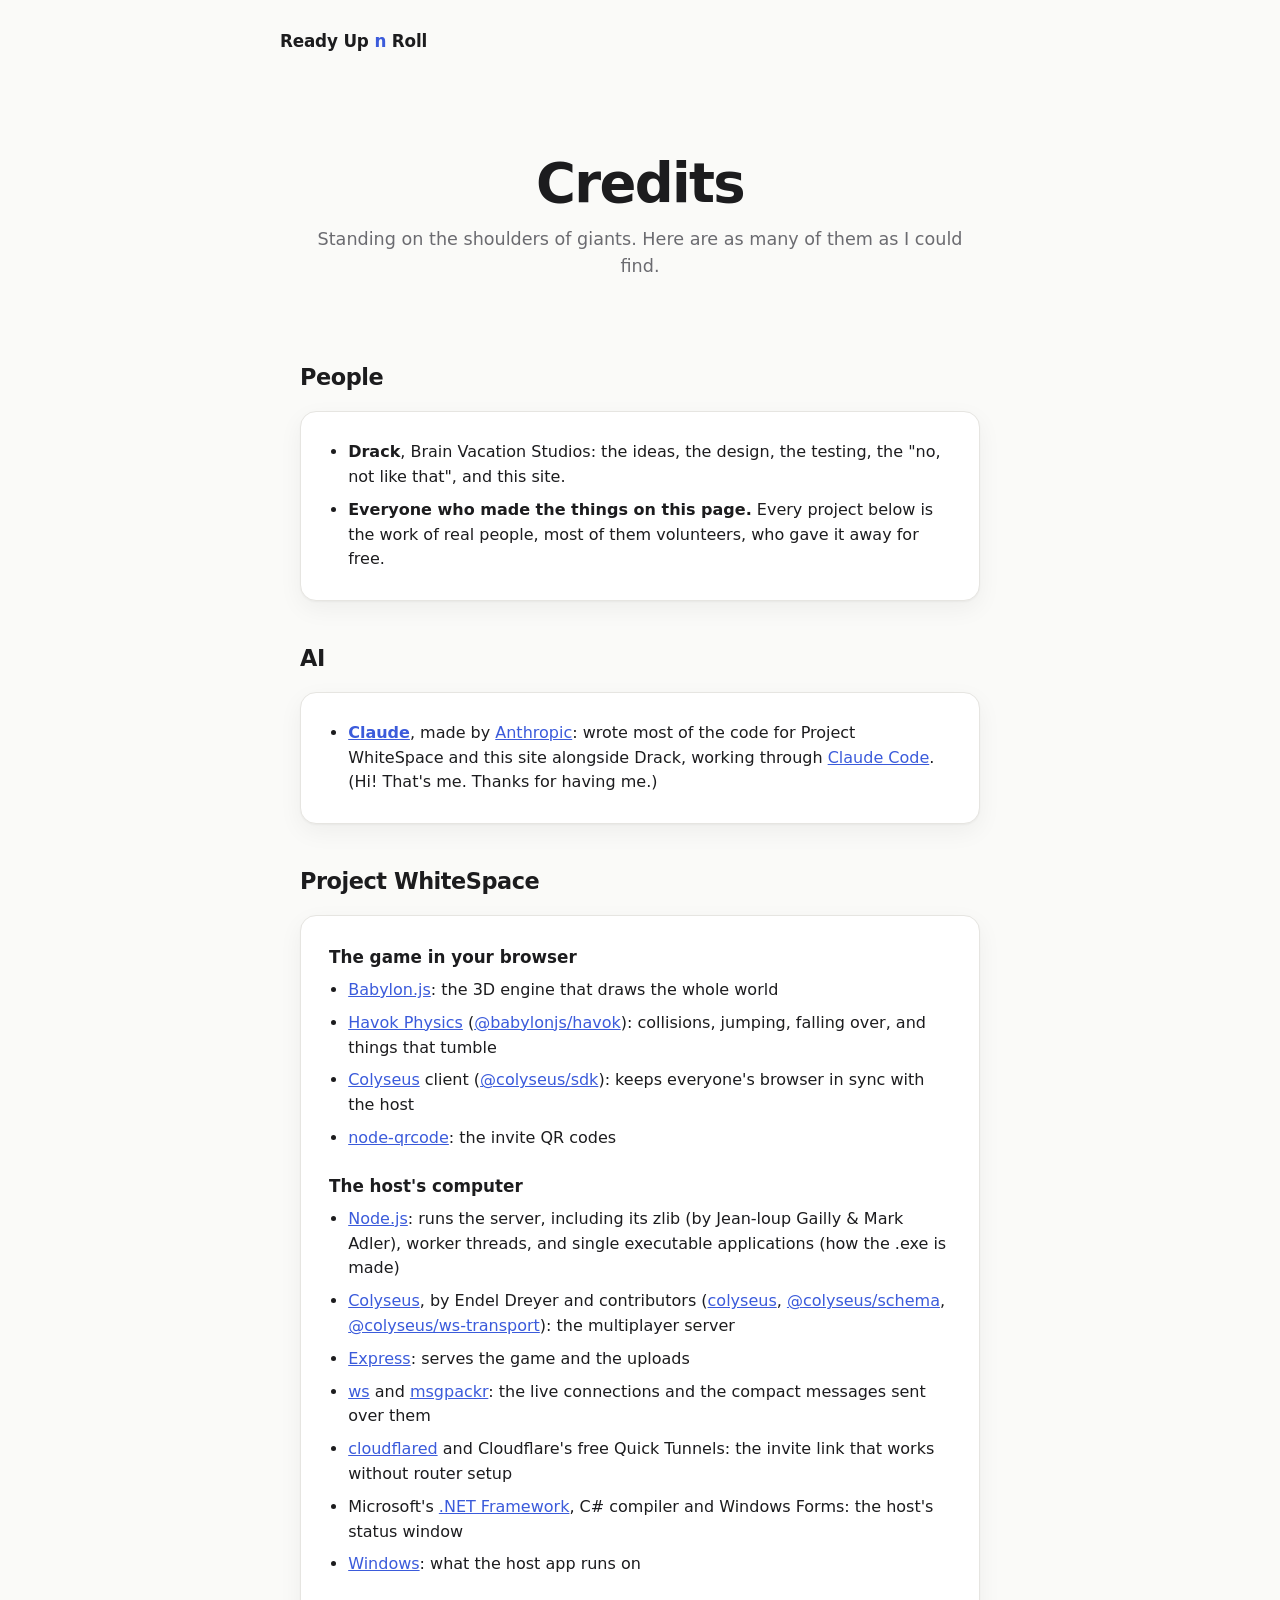
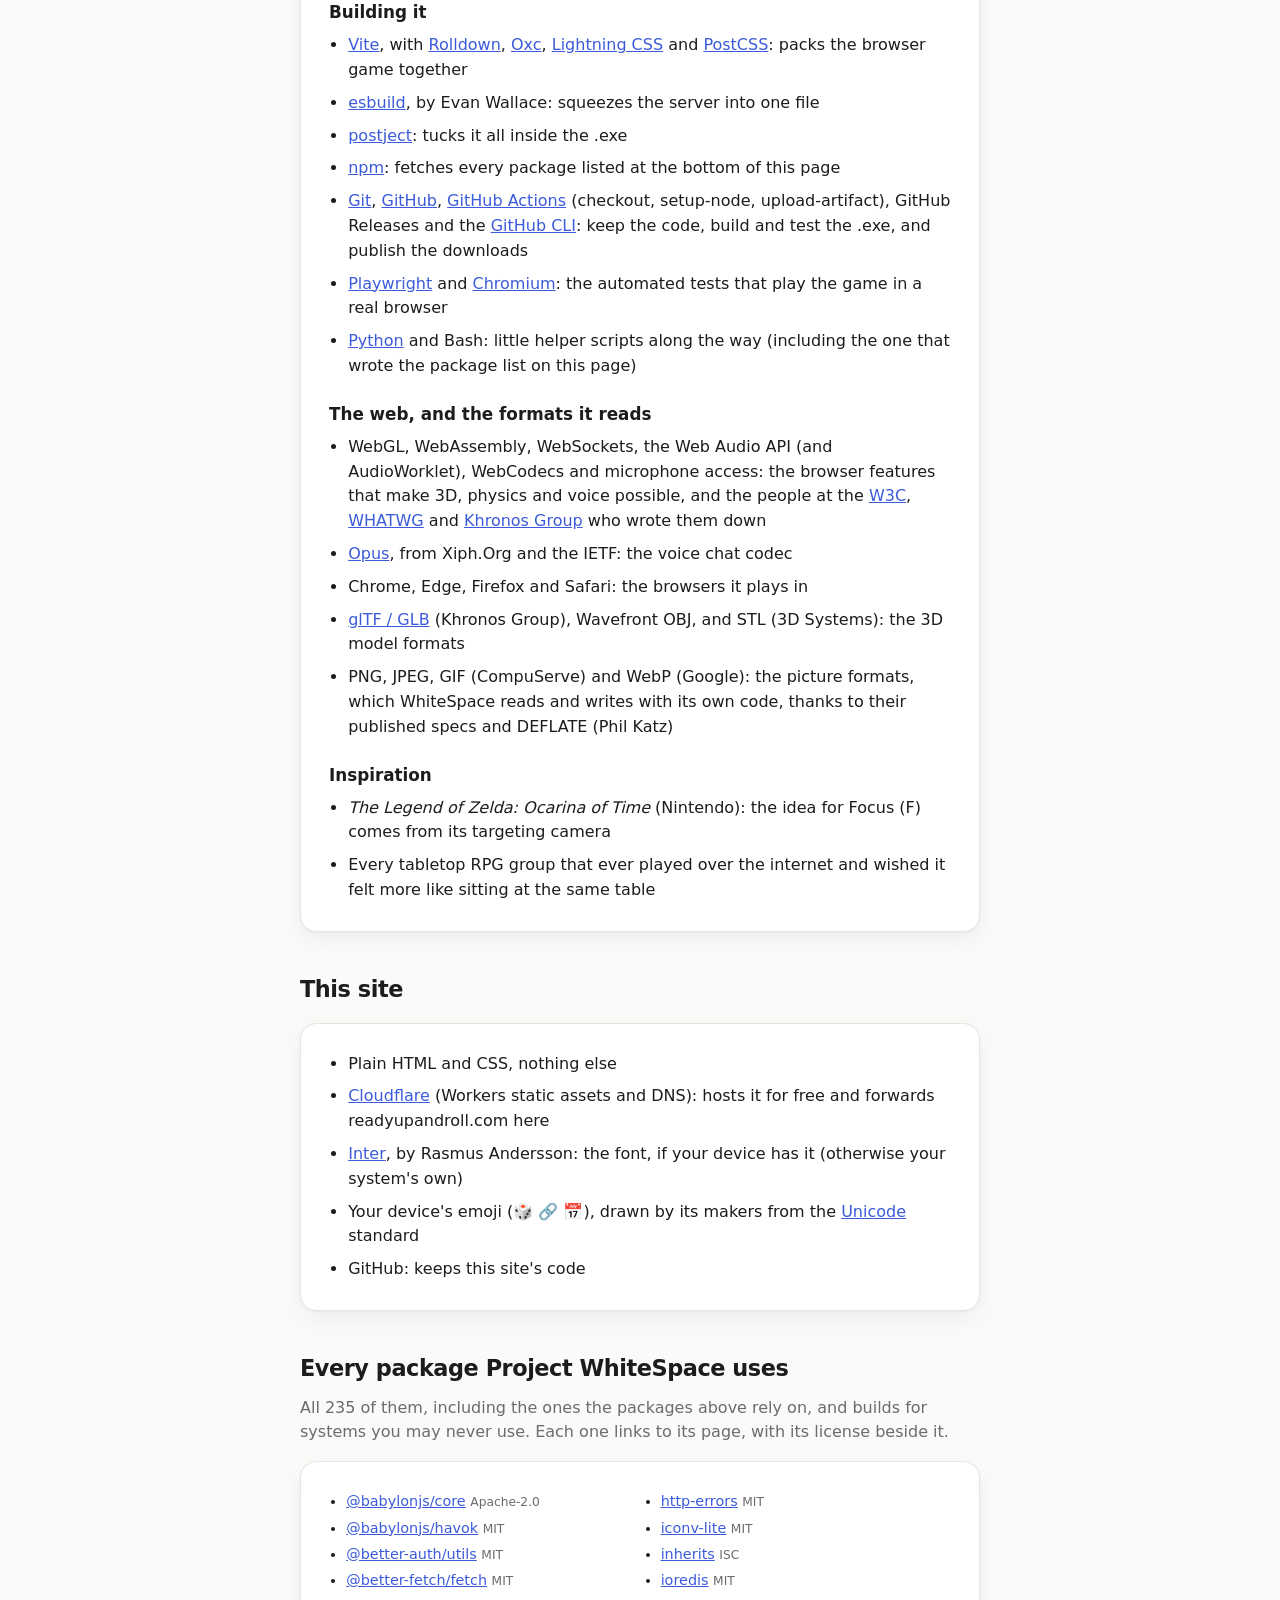
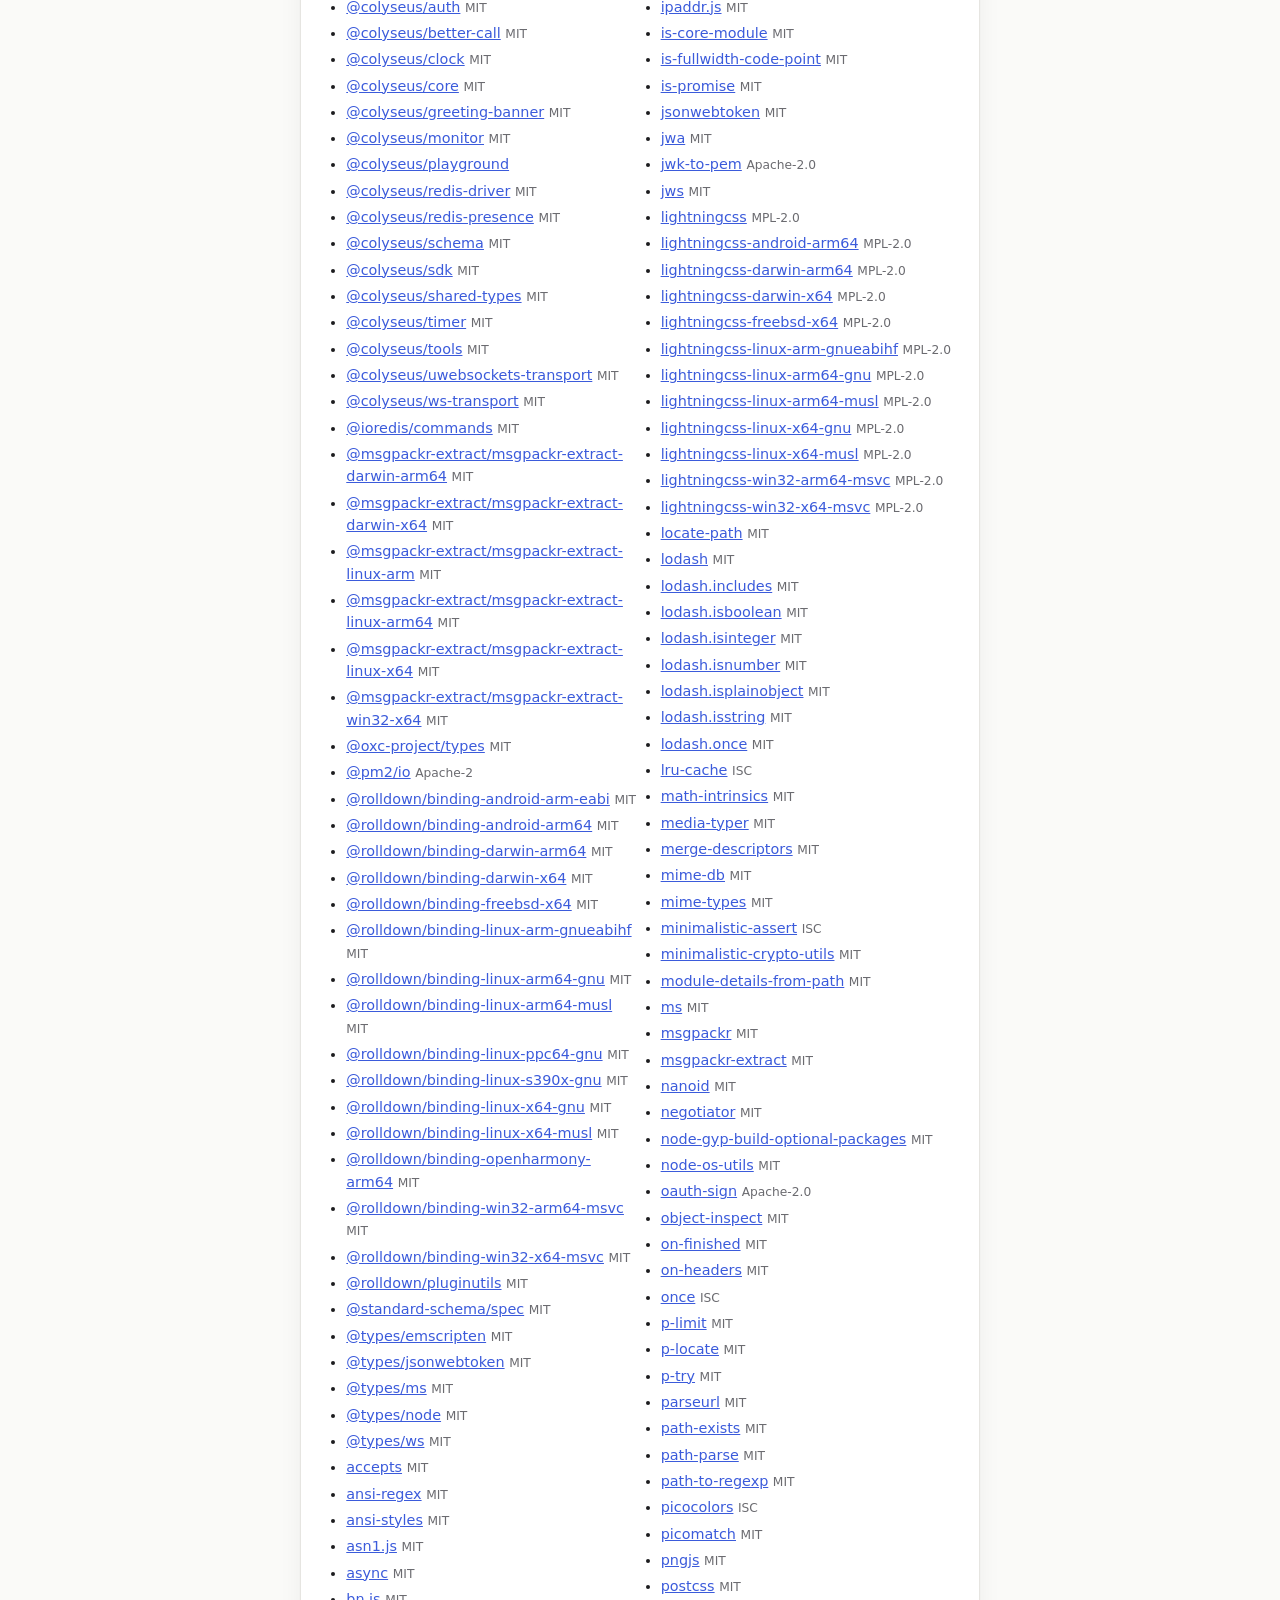
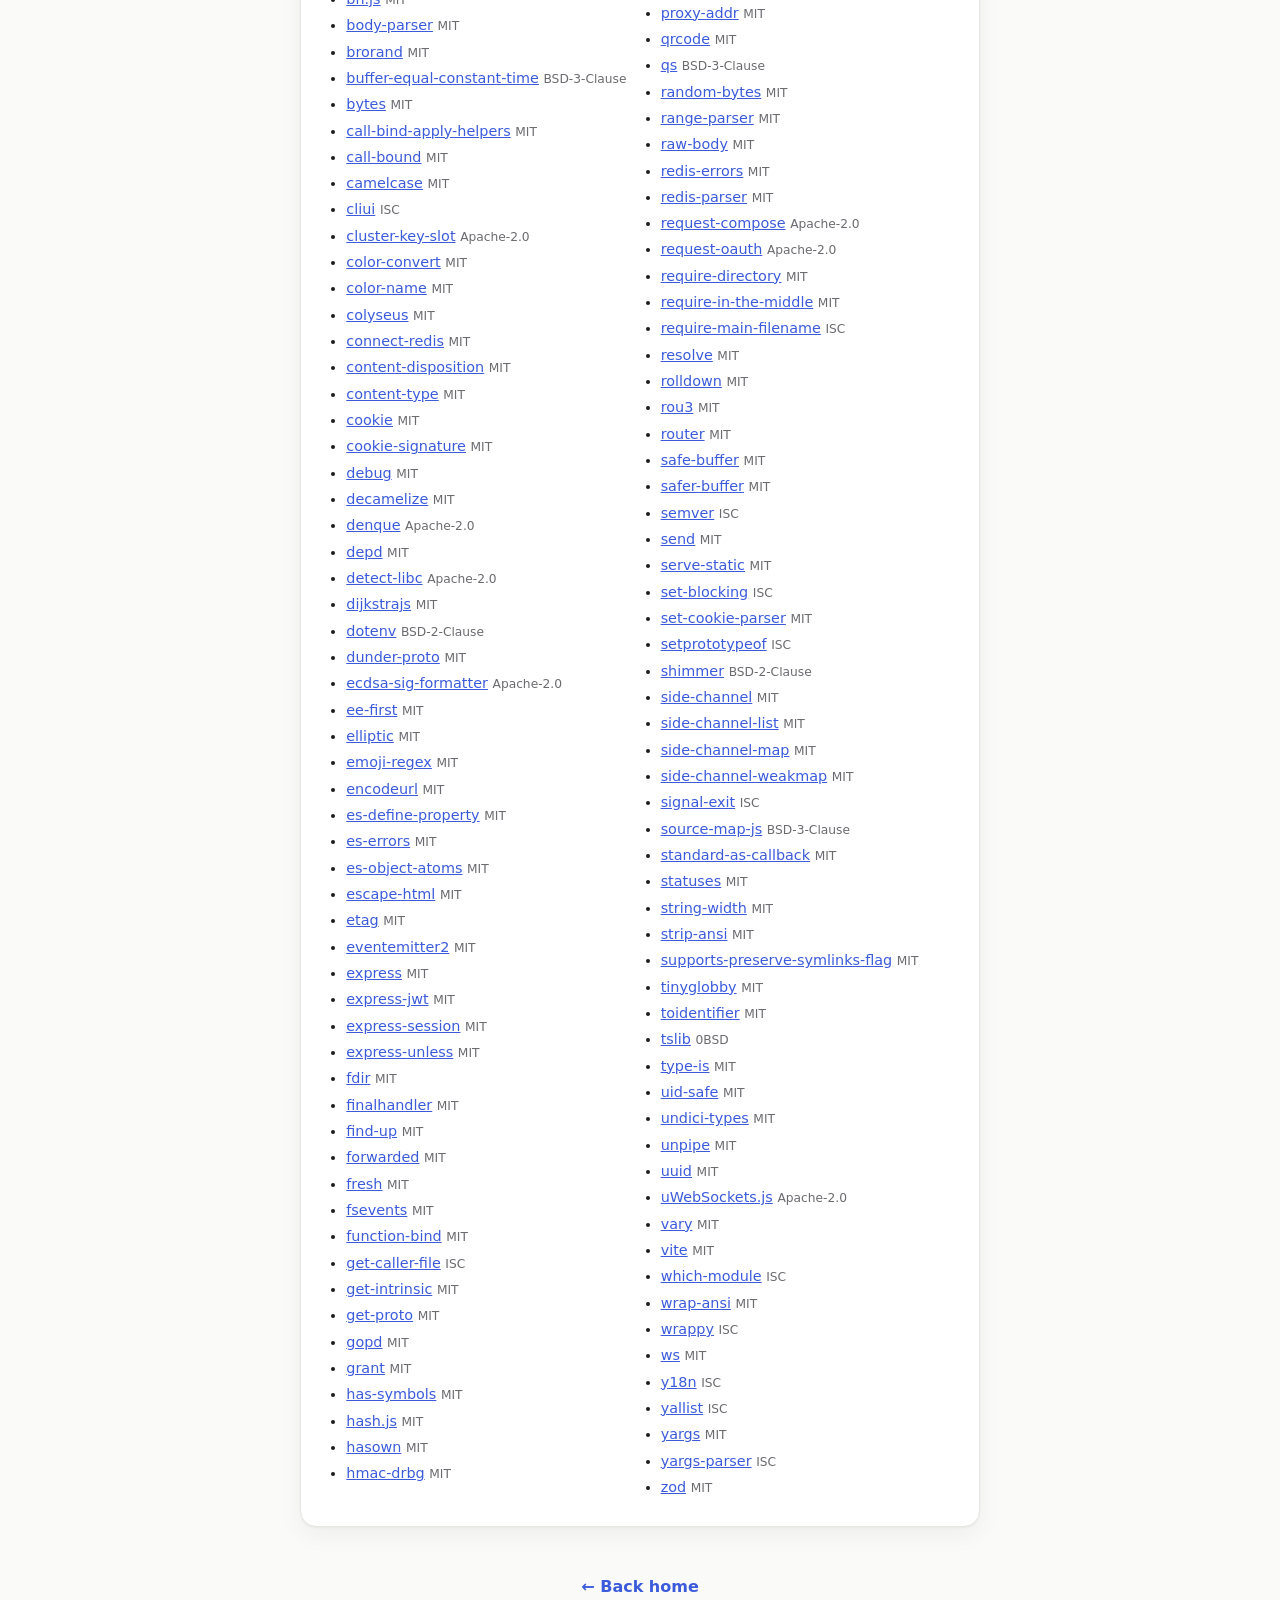
==== credits.html @ 91fb68ec "Home page welcome line, "What's a WhiteSpace?" card, new footer and credits page Co-Authored-By: Cla" ====
<!doctype html>
<html lang="en">
<head>
  <meta charset="utf-8">
  <meta name="viewport" content="width=device-width, initial-scale=1">
  <title>Credits · Ready Up n Roll</title>
  <meta name="description" content="The people, tools, code and AIs that Ready Up n Roll and Project WhiteSpace are built on.">
  <link rel="icon" href="favicon.svg" type="image/svg+xml">
  <link rel="stylesheet" href="style.css">
</head>
<body>
  <header class="wrap top">
    <a class="brand" href="index.html">Ready Up <span>n</span> Roll</a>
  </header>

  <main class="wrap">
    <div class="hero">
      <h1>Credits</h1>
      <p>Standing on the shoulders of giants. Here are as many of them as I could find.</p>
    </div>

    <section>
      <h2>People</h2>
      <div class="card">
        <ul class="credits">
          <li><strong>Drack</strong>, Brain Vacation Studios: the ideas, the design, the testing, the "no, not like that", and this site.</li>
          <li><strong>Everyone who made the things on this page.</strong> Every project below is the work of real people, most of them volunteers, who gave it away for free.</li>
        </ul>
      </div>
    </section>

    <section>
      <h2>AI</h2>
      <div class="card">
        <ul class="credits">
          <li><a href="https://www.anthropic.com/claude"><strong>Claude</strong></a>, made by <a href="https://www.anthropic.com">Anthropic</a>: wrote most of the code for Project WhiteSpace and this site alongside Drack, working through <a href="https://claude.com/claude-code">Claude Code</a>. (Hi! That's me. Thanks for having me.)</li>
        </ul>
      </div>
    </section>

    <section>
      <h2>Project WhiteSpace</h2>
      <div class="card">
        <h3 class="credits-h">The game in your browser</h3>
        <ul class="credits">
          <li><a href="https://www.babylonjs.com">Babylon.js</a>: the 3D engine that draws the whole world</li>
          <li><a href="https://www.havok.com">Havok Physics</a> (<a href="https://www.npmjs.com/package/@babylonjs/havok">@babylonjs/havok</a>): collisions, jumping, falling over, and things that tumble</li>
          <li><a href="https://colyseus.io">Colyseus</a> client (<a href="https://www.npmjs.com/package/@colyseus/sdk">@colyseus/sdk</a>): keeps everyone's browser in sync with the host</li>
          <li><a href="https://github.com/soldair/node-qrcode">node-qrcode</a>: the invite QR codes</li>
        </ul>

        <h3 class="credits-h">The host's computer</h3>
        <ul class="credits">
          <li><a href="https://nodejs.org">Node.js</a>: runs the server, including its zlib (by Jean-loup Gailly &amp; Mark Adler), worker threads, and single executable applications (how the .exe is made)</li>
          <li><a href="https://colyseus.io">Colyseus</a>, by Endel Dreyer and contributors (<a href="https://www.npmjs.com/package/colyseus">colyseus</a>, <a href="https://www.npmjs.com/package/@colyseus/schema">@colyseus/schema</a>, <a href="https://www.npmjs.com/package/@colyseus/ws-transport">@colyseus/ws-transport</a>): the multiplayer server</li>
          <li><a href="https://expressjs.com">Express</a>: serves the game and the uploads</li>
          <li><a href="https://github.com/websockets/ws">ws</a> and <a href="https://github.com/kriszyp/msgpackr">msgpackr</a>: the live connections and the compact messages sent over them</li>
          <li><a href="https://developers.cloudflare.com/cloudflare-one/connections/connect-networks/">cloudflared</a> and Cloudflare's free Quick Tunnels: the invite link that works without router setup</li>
          <li>Microsoft's <a href="https://learn.microsoft.com/dotnet/framework/">.NET Framework</a>, C# compiler and Windows Forms: the host's status window</li>
          <li><a href="https://www.microsoft.com/windows">Windows</a>: what the host app runs on</li>
        </ul>

        <h3 class="credits-h">Building it</h3>
        <ul class="credits">
          <li><a href="https://vite.dev">Vite</a>, with <a href="https://rolldown.rs">Rolldown</a>, <a href="https://oxc.rs">Oxc</a>, <a href="https://lightningcss.dev">Lightning CSS</a> and <a href="https://postcss.org">PostCSS</a>: packs the browser game together</li>
          <li><a href="https://esbuild.github.io">esbuild</a>, by Evan Wallace: squeezes the server into one file</li>
          <li><a href="https://github.com/nodejs/postject">postject</a>: tucks it all inside the .exe</li>
          <li><a href="https://www.npmjs.com">npm</a>: fetches every package listed at the bottom of this page</li>
          <li><a href="https://git-scm.com">Git</a>, <a href="https://github.com">GitHub</a>, <a href="https://github.com/features/actions">GitHub Actions</a> (checkout, setup-node, upload-artifact), GitHub Releases and the <a href="https://cli.github.com">GitHub CLI</a>: keep the code, build and test the .exe, and publish the downloads</li>
          <li><a href="https://playwright.dev">Playwright</a> and <a href="https://www.chromium.org">Chromium</a>: the automated tests that play the game in a real browser</li>
          <li><a href="https://www.python.org">Python</a> and Bash: little helper scripts along the way (including the one that wrote the package list on this page)</li>
        </ul>

        <h3 class="credits-h">The web, and the formats it reads</h3>
        <ul class="credits">
          <li>WebGL, WebAssembly, WebSockets, the Web Audio API (and AudioWorklet), WebCodecs and microphone access: the browser features that make 3D, physics and voice possible, and the people at the <a href="https://www.w3.org">W3C</a>, <a href="https://whatwg.org">WHATWG</a> and <a href="https://www.khronos.org">Khronos Group</a> who wrote them down</li>
          <li><a href="https://opus-codec.org">Opus</a>, from Xiph.Org and the IETF: the voice chat codec</li>
          <li>Chrome, Edge, Firefox and Safari: the browsers it plays in</li>
          <li><a href="https://www.khronos.org/gltf/">glTF / GLB</a> (Khronos Group), Wavefront OBJ, and STL (3D Systems): the 3D model formats</li>
          <li>PNG, JPEG, GIF (CompuServe) and WebP (Google): the picture formats, which WhiteSpace reads and writes with its own code, thanks to their published specs and DEFLATE (Phil Katz)</li>
        </ul>

        <h3 class="credits-h">Inspiration</h3>
        <ul class="credits">
          <li><em>The Legend of Zelda: Ocarina of Time</em> (Nintendo): the idea for Focus (F) comes from its targeting camera</li>
          <li>Every tabletop RPG group that ever played over the internet and wished it felt more like sitting at the same table</li>
        </ul>
      </div>
    </section>

    <section>
      <h2>This site</h2>
      <div class="card">
        <ul class="credits">
          <li>Plain HTML and CSS, nothing else</li>
          <li><a href="https://www.cloudflare.com">Cloudflare</a> (Workers static assets and DNS): hosts it for free and forwards readyupandroll.com here</li>
          <li><a href="https://rsms.me/inter/">Inter</a>, by Rasmus Andersson: the font, if your device has it (otherwise your system's own)</li>
          <li>Your device's emoji (🎲 🔗 📅), drawn by its makers from the <a href="https://unicode.org/emoji/">Unicode</a> standard</li>
          <li>GitHub: keeps this site's code</li>
        </ul>
      </div>
    </section>

    <section>
      <h2>Every package Project WhiteSpace uses</h2>
      <p class="credits-note">All 235 of them, including the ones the packages above rely on, and builds for systems you may never use. Each one links to its page, with its license beside it.</p>
      <div class="card">
        <ul class="credits packages">
          <li><a href="https://www.npmjs.com/package/@babylonjs/core">@babylonjs/core</a> <span class="lic">Apache-2.0</span></li>
          <li><a href="https://www.npmjs.com/package/@babylonjs/havok">@babylonjs/havok</a> <span class="lic">MIT</span></li>
          <li><a href="https://www.npmjs.com/package/@better-auth/utils">@better-auth/utils</a> <span class="lic">MIT</span></li>
          <li><a href="https://www.npmjs.com/package/@better-fetch/fetch">@better-fetch/fetch</a> <span class="lic">MIT</span></li>
          <li><a href="https://www.npmjs.com/package/@colyseus/auth">@colyseus/auth</a> <span class="lic">MIT</span></li>
          <li><a href="https://www.npmjs.com/package/@colyseus/better-call">@colyseus/better-call</a> <span class="lic">MIT</span></li>
          <li><a href="https://www.npmjs.com/package/@colyseus/clock">@colyseus/clock</a> <span class="lic">MIT</span></li>
          <li><a href="https://www.npmjs.com/package/@colyseus/core">@colyseus/core</a> <span class="lic">MIT</span></li>
          <li><a href="https://www.npmjs.com/package/@colyseus/greeting-banner">@colyseus/greeting-banner</a> <span class="lic">MIT</span></li>
          <li><a href="https://www.npmjs.com/package/@colyseus/monitor">@colyseus/monitor</a> <span class="lic">MIT</span></li>
          <li><a href="https://www.npmjs.com/package/@colyseus/playground">@colyseus/playground</a></li>
          <li><a href="https://www.npmjs.com/package/@colyseus/redis-driver">@colyseus/redis-driver</a> <span class="lic">MIT</span></li>
          <li><a href="https://www.npmjs.com/package/@colyseus/redis-presence">@colyseus/redis-presence</a> <span class="lic">MIT</span></li>
          <li><a href="https://www.npmjs.com/package/@colyseus/schema">@colyseus/schema</a> <span class="lic">MIT</span></li>
          <li><a href="https://www.npmjs.com/package/@colyseus/sdk">@colyseus/sdk</a> <span class="lic">MIT</span></li>
          <li><a href="https://www.npmjs.com/package/@colyseus/shared-types">@colyseus/shared-types</a> <span class="lic">MIT</span></li>
          <li><a href="https://www.npmjs.com/package/@colyseus/timer">@colyseus/timer</a> <span class="lic">MIT</span></li>
          <li><a href="https://www.npmjs.com/package/@colyseus/tools">@colyseus/tools</a> <span class="lic">MIT</span></li>
          <li><a href="https://www.npmjs.com/package/@colyseus/uwebsockets-transport">@colyseus/uwebsockets-transport</a> <span class="lic">MIT</span></li>
          <li><a href="https://www.npmjs.com/package/@colyseus/ws-transport">@colyseus/ws-transport</a> <span class="lic">MIT</span></li>
          <li><a href="https://www.npmjs.com/package/@ioredis/commands">@ioredis/commands</a> <span class="lic">MIT</span></li>
          <li><a href="https://www.npmjs.com/package/@msgpackr-extract/msgpackr-extract-darwin-arm64">@msgpackr-extract/msgpackr-extract-darwin-arm64</a> <span class="lic">MIT</span></li>
          <li><a href="https://www.npmjs.com/package/@msgpackr-extract/msgpackr-extract-darwin-x64">@msgpackr-extract/msgpackr-extract-darwin-x64</a> <span class="lic">MIT</span></li>
          <li><a href="https://www.npmjs.com/package/@msgpackr-extract/msgpackr-extract-linux-arm">@msgpackr-extract/msgpackr-extract-linux-arm</a> <span class="lic">MIT</span></li>
          <li><a href="https://www.npmjs.com/package/@msgpackr-extract/msgpackr-extract-linux-arm64">@msgpackr-extract/msgpackr-extract-linux-arm64</a> <span class="lic">MIT</span></li>
          <li><a href="https://www.npmjs.com/package/@msgpackr-extract/msgpackr-extract-linux-x64">@msgpackr-extract/msgpackr-extract-linux-x64</a> <span class="lic">MIT</span></li>
          <li><a href="https://www.npmjs.com/package/@msgpackr-extract/msgpackr-extract-win32-x64">@msgpackr-extract/msgpackr-extract-win32-x64</a> <span class="lic">MIT</span></li>
          <li><a href="https://www.npmjs.com/package/@oxc-project/types">@oxc-project/types</a> <span class="lic">MIT</span></li>
          <li><a href="https://www.npmjs.com/package/@pm2/io">@pm2/io</a> <span class="lic">Apache-2</span></li>
          <li><a href="https://www.npmjs.com/package/@rolldown/binding-android-arm-eabi">@rolldown/binding-android-arm-eabi</a> <span class="lic">MIT</span></li>
          <li><a href="https://www.npmjs.com/package/@rolldown/binding-android-arm64">@rolldown/binding-android-arm64</a> <span class="lic">MIT</span></li>
          <li><a href="https://www.npmjs.com/package/@rolldown/binding-darwin-arm64">@rolldown/binding-darwin-arm64</a> <span class="lic">MIT</span></li>
          <li><a href="https://www.npmjs.com/package/@rolldown/binding-darwin-x64">@rolldown/binding-darwin-x64</a> <span class="lic">MIT</span></li>
          <li><a href="https://www.npmjs.com/package/@rolldown/binding-freebsd-x64">@rolldown/binding-freebsd-x64</a> <span class="lic">MIT</span></li>
          <li><a href="https://www.npmjs.com/package/@rolldown/binding-linux-arm-gnueabihf">@rolldown/binding-linux-arm-gnueabihf</a> <span class="lic">MIT</span></li>
          <li><a href="https://www.npmjs.com/package/@rolldown/binding-linux-arm64-gnu">@rolldown/binding-linux-arm64-gnu</a> <span class="lic">MIT</span></li>
          <li><a href="https://www.npmjs.com/package/@rolldown/binding-linux-arm64-musl">@rolldown/binding-linux-arm64-musl</a> <span class="lic">MIT</span></li>
          <li><a href="https://www.npmjs.com/package/@rolldown/binding-linux-ppc64-gnu">@rolldown/binding-linux-ppc64-gnu</a> <span class="lic">MIT</span></li>
          <li><a href="https://www.npmjs.com/package/@rolldown/binding-linux-s390x-gnu">@rolldown/binding-linux-s390x-gnu</a> <span class="lic">MIT</span></li>
          <li><a href="https://www.npmjs.com/package/@rolldown/binding-linux-x64-gnu">@rolldown/binding-linux-x64-gnu</a> <span class="lic">MIT</span></li>
          <li><a href="https://www.npmjs.com/package/@rolldown/binding-linux-x64-musl">@rolldown/binding-linux-x64-musl</a> <span class="lic">MIT</span></li>
          <li><a href="https://www.npmjs.com/package/@rolldown/binding-openharmony-arm64">@rolldown/binding-openharmony-arm64</a> <span class="lic">MIT</span></li>
          <li><a href="https://www.npmjs.com/package/@rolldown/binding-win32-arm64-msvc">@rolldown/binding-win32-arm64-msvc</a> <span class="lic">MIT</span></li>
          <li><a href="https://www.npmjs.com/package/@rolldown/binding-win32-x64-msvc">@rolldown/binding-win32-x64-msvc</a> <span class="lic">MIT</span></li>
          <li><a href="https://www.npmjs.com/package/@rolldown/pluginutils">@rolldown/pluginutils</a> <span class="lic">MIT</span></li>
          <li><a href="https://www.npmjs.com/package/@standard-schema/spec">@standard-schema/spec</a> <span class="lic">MIT</span></li>
          <li><a href="https://www.npmjs.com/package/@types/emscripten">@types/emscripten</a> <span class="lic">MIT</span></li>
          <li><a href="https://www.npmjs.com/package/@types/jsonwebtoken">@types/jsonwebtoken</a> <span class="lic">MIT</span></li>
          <li><a href="https://www.npmjs.com/package/@types/ms">@types/ms</a> <span class="lic">MIT</span></li>
          <li><a href="https://www.npmjs.com/package/@types/node">@types/node</a> <span class="lic">MIT</span></li>
          <li><a href="https://www.npmjs.com/package/@types/ws">@types/ws</a> <span class="lic">MIT</span></li>
          <li><a href="https://www.npmjs.com/package/accepts">accepts</a> <span class="lic">MIT</span></li>
          <li><a href="https://www.npmjs.com/package/ansi-regex">ansi-regex</a> <span class="lic">MIT</span></li>
          <li><a href="https://www.npmjs.com/package/ansi-styles">ansi-styles</a> <span class="lic">MIT</span></li>
          <li><a href="https://www.npmjs.com/package/asn1.js">asn1.js</a> <span class="lic">MIT</span></li>
          <li><a href="https://www.npmjs.com/package/async">async</a> <span class="lic">MIT</span></li>
          <li><a href="https://www.npmjs.com/package/bn.js">bn.js</a> <span class="lic">MIT</span></li>
          <li><a href="https://www.npmjs.com/package/body-parser">body-parser</a> <span class="lic">MIT</span></li>
          <li><a href="https://www.npmjs.com/package/brorand">brorand</a> <span class="lic">MIT</span></li>
          <li><a href="https://www.npmjs.com/package/buffer-equal-constant-time">buffer-equal-constant-time</a> <span class="lic">BSD-3-Clause</span></li>
          <li><a href="https://www.npmjs.com/package/bytes">bytes</a> <span class="lic">MIT</span></li>
          <li><a href="https://www.npmjs.com/package/call-bind-apply-helpers">call-bind-apply-helpers</a> <span class="lic">MIT</span></li>
          <li><a href="https://www.npmjs.com/package/call-bound">call-bound</a> <span class="lic">MIT</span></li>
          <li><a href="https://www.npmjs.com/package/camelcase">camelcase</a> <span class="lic">MIT</span></li>
          <li><a href="https://www.npmjs.com/package/cliui">cliui</a> <span class="lic">ISC</span></li>
          <li><a href="https://www.npmjs.com/package/cluster-key-slot">cluster-key-slot</a> <span class="lic">Apache-2.0</span></li>
          <li><a href="https://www.npmjs.com/package/color-convert">color-convert</a> <span class="lic">MIT</span></li>
          <li><a href="https://www.npmjs.com/package/color-name">color-name</a> <span class="lic">MIT</span></li>
          <li><a href="https://www.npmjs.com/package/colyseus">colyseus</a> <span class="lic">MIT</span></li>
          <li><a href="https://www.npmjs.com/package/connect-redis">connect-redis</a> <span class="lic">MIT</span></li>
          <li><a href="https://www.npmjs.com/package/content-disposition">content-disposition</a> <span class="lic">MIT</span></li>
          <li><a href="https://www.npmjs.com/package/content-type">content-type</a> <span class="lic">MIT</span></li>
          <li><a href="https://www.npmjs.com/package/cookie">cookie</a> <span class="lic">MIT</span></li>
          <li><a href="https://www.npmjs.com/package/cookie-signature">cookie-signature</a> <span class="lic">MIT</span></li>
          <li><a href="https://www.npmjs.com/package/debug">debug</a> <span class="lic">MIT</span></li>
          <li><a href="https://www.npmjs.com/package/decamelize">decamelize</a> <span class="lic">MIT</span></li>
          <li><a href="https://www.npmjs.com/package/denque">denque</a> <span class="lic">Apache-2.0</span></li>
          <li><a href="https://www.npmjs.com/package/depd">depd</a> <span class="lic">MIT</span></li>
          <li><a href="https://www.npmjs.com/package/detect-libc">detect-libc</a> <span class="lic">Apache-2.0</span></li>
          <li><a href="https://www.npmjs.com/package/dijkstrajs">dijkstrajs</a> <span class="lic">MIT</span></li>
          <li><a href="https://www.npmjs.com/package/dotenv">dotenv</a> <span class="lic">BSD-2-Clause</span></li>
          <li><a href="https://www.npmjs.com/package/dunder-proto">dunder-proto</a> <span class="lic">MIT</span></li>
          <li><a href="https://www.npmjs.com/package/ecdsa-sig-formatter">ecdsa-sig-formatter</a> <span class="lic">Apache-2.0</span></li>
          <li><a href="https://www.npmjs.com/package/ee-first">ee-first</a> <span class="lic">MIT</span></li>
          <li><a href="https://www.npmjs.com/package/elliptic">elliptic</a> <span class="lic">MIT</span></li>
          <li><a href="https://www.npmjs.com/package/emoji-regex">emoji-regex</a> <span class="lic">MIT</span></li>
          <li><a href="https://www.npmjs.com/package/encodeurl">encodeurl</a> <span class="lic">MIT</span></li>
          <li><a href="https://www.npmjs.com/package/es-define-property">es-define-property</a> <span class="lic">MIT</span></li>
          <li><a href="https://www.npmjs.com/package/es-errors">es-errors</a> <span class="lic">MIT</span></li>
          <li><a href="https://www.npmjs.com/package/es-object-atoms">es-object-atoms</a> <span class="lic">MIT</span></li>
          <li><a href="https://www.npmjs.com/package/escape-html">escape-html</a> <span class="lic">MIT</span></li>
          <li><a href="https://www.npmjs.com/package/etag">etag</a> <span class="lic">MIT</span></li>
          <li><a href="https://www.npmjs.com/package/eventemitter2">eventemitter2</a> <span class="lic">MIT</span></li>
          <li><a href="https://www.npmjs.com/package/express">express</a> <span class="lic">MIT</span></li>
          <li><a href="https://www.npmjs.com/package/express-jwt">express-jwt</a> <span class="lic">MIT</span></li>
          <li><a href="https://www.npmjs.com/package/express-session">express-session</a> <span class="lic">MIT</span></li>
          <li><a href="https://www.npmjs.com/package/express-unless">express-unless</a> <span class="lic">MIT</span></li>
          <li><a href="https://www.npmjs.com/package/fdir">fdir</a> <span class="lic">MIT</span></li>
          <li><a href="https://www.npmjs.com/package/finalhandler">finalhandler</a> <span class="lic">MIT</span></li>
          <li><a href="https://www.npmjs.com/package/find-up">find-up</a> <span class="lic">MIT</span></li>
          <li><a href="https://www.npmjs.com/package/forwarded">forwarded</a> <span class="lic">MIT</span></li>
          <li><a href="https://www.npmjs.com/package/fresh">fresh</a> <span class="lic">MIT</span></li>
          <li><a href="https://www.npmjs.com/package/fsevents">fsevents</a> <span class="lic">MIT</span></li>
          <li><a href="https://www.npmjs.com/package/function-bind">function-bind</a> <span class="lic">MIT</span></li>
          <li><a href="https://www.npmjs.com/package/get-caller-file">get-caller-file</a> <span class="lic">ISC</span></li>
          <li><a href="https://www.npmjs.com/package/get-intrinsic">get-intrinsic</a> <span class="lic">MIT</span></li>
          <li><a href="https://www.npmjs.com/package/get-proto">get-proto</a> <span class="lic">MIT</span></li>
          <li><a href="https://www.npmjs.com/package/gopd">gopd</a> <span class="lic">MIT</span></li>
          <li><a href="https://www.npmjs.com/package/grant">grant</a> <span class="lic">MIT</span></li>
          <li><a href="https://www.npmjs.com/package/has-symbols">has-symbols</a> <span class="lic">MIT</span></li>
          <li><a href="https://www.npmjs.com/package/hash.js">hash.js</a> <span class="lic">MIT</span></li>
          <li><a href="https://www.npmjs.com/package/hasown">hasown</a> <span class="lic">MIT</span></li>
          <li><a href="https://www.npmjs.com/package/hmac-drbg">hmac-drbg</a> <span class="lic">MIT</span></li>
          <li><a href="https://www.npmjs.com/package/http-errors">http-errors</a> <span class="lic">MIT</span></li>
          <li><a href="https://www.npmjs.com/package/iconv-lite">iconv-lite</a> <span class="lic">MIT</span></li>
          <li><a href="https://www.npmjs.com/package/inherits">inherits</a> <span class="lic">ISC</span></li>
          <li><a href="https://www.npmjs.com/package/ioredis">ioredis</a> <span class="lic">MIT</span></li>
          <li><a href="https://www.npmjs.com/package/ipaddr.js">ipaddr.js</a> <span class="lic">MIT</span></li>
          <li><a href="https://www.npmjs.com/package/is-core-module">is-core-module</a> <span class="lic">MIT</span></li>
          <li><a href="https://www.npmjs.com/package/is-fullwidth-code-point">is-fullwidth-code-point</a> <span class="lic">MIT</span></li>
          <li><a href="https://www.npmjs.com/package/is-promise">is-promise</a> <span class="lic">MIT</span></li>
          <li><a href="https://www.npmjs.com/package/jsonwebtoken">jsonwebtoken</a> <span class="lic">MIT</span></li>
          <li><a href="https://www.npmjs.com/package/jwa">jwa</a> <span class="lic">MIT</span></li>
          <li><a href="https://www.npmjs.com/package/jwk-to-pem">jwk-to-pem</a> <span class="lic">Apache-2.0</span></li>
          <li><a href="https://www.npmjs.com/package/jws">jws</a> <span class="lic">MIT</span></li>
          <li><a href="https://www.npmjs.com/package/lightningcss">lightningcss</a> <span class="lic">MPL-2.0</span></li>
          <li><a href="https://www.npmjs.com/package/lightningcss-android-arm64">lightningcss-android-arm64</a> <span class="lic">MPL-2.0</span></li>
          <li><a href="https://www.npmjs.com/package/lightningcss-darwin-arm64">lightningcss-darwin-arm64</a> <span class="lic">MPL-2.0</span></li>
          <li><a href="https://www.npmjs.com/package/lightningcss-darwin-x64">lightningcss-darwin-x64</a> <span class="lic">MPL-2.0</span></li>
          <li><a href="https://www.npmjs.com/package/lightningcss-freebsd-x64">lightningcss-freebsd-x64</a> <span class="lic">MPL-2.0</span></li>
          <li><a href="https://www.npmjs.com/package/lightningcss-linux-arm-gnueabihf">lightningcss-linux-arm-gnueabihf</a> <span class="lic">MPL-2.0</span></li>
          <li><a href="https://www.npmjs.com/package/lightningcss-linux-arm64-gnu">lightningcss-linux-arm64-gnu</a> <span class="lic">MPL-2.0</span></li>
          <li><a href="https://www.npmjs.com/package/lightningcss-linux-arm64-musl">lightningcss-linux-arm64-musl</a> <span class="lic">MPL-2.0</span></li>
          <li><a href="https://www.npmjs.com/package/lightningcss-linux-x64-gnu">lightningcss-linux-x64-gnu</a> <span class="lic">MPL-2.0</span></li>
          <li><a href="https://www.npmjs.com/package/lightningcss-linux-x64-musl">lightningcss-linux-x64-musl</a> <span class="lic">MPL-2.0</span></li>
          <li><a href="https://www.npmjs.com/package/lightningcss-win32-arm64-msvc">lightningcss-win32-arm64-msvc</a> <span class="lic">MPL-2.0</span></li>
          <li><a href="https://www.npmjs.com/package/lightningcss-win32-x64-msvc">lightningcss-win32-x64-msvc</a> <span class="lic">MPL-2.0</span></li>
          <li><a href="https://www.npmjs.com/package/locate-path">locate-path</a> <span class="lic">MIT</span></li>
          <li><a href="https://www.npmjs.com/package/lodash">lodash</a> <span class="lic">MIT</span></li>
          <li><a href="https://www.npmjs.com/package/lodash.includes">lodash.includes</a> <span class="lic">MIT</span></li>
          <li><a href="https://www.npmjs.com/package/lodash.isboolean">lodash.isboolean</a> <span class="lic">MIT</span></li>
          <li><a href="https://www.npmjs.com/package/lodash.isinteger">lodash.isinteger</a> <span class="lic">MIT</span></li>
          <li><a href="https://www.npmjs.com/package/lodash.isnumber">lodash.isnumber</a> <span class="lic">MIT</span></li>
          <li><a href="https://www.npmjs.com/package/lodash.isplainobject">lodash.isplainobject</a> <span class="lic">MIT</span></li>
          <li><a href="https://www.npmjs.com/package/lodash.isstring">lodash.isstring</a> <span class="lic">MIT</span></li>
          <li><a href="https://www.npmjs.com/package/lodash.once">lodash.once</a> <span class="lic">MIT</span></li>
          <li><a href="https://www.npmjs.com/package/lru-cache">lru-cache</a> <span class="lic">ISC</span></li>
          <li><a href="https://www.npmjs.com/package/math-intrinsics">math-intrinsics</a> <span class="lic">MIT</span></li>
          <li><a href="https://www.npmjs.com/package/media-typer">media-typer</a> <span class="lic">MIT</span></li>
          <li><a href="https://www.npmjs.com/package/merge-descriptors">merge-descriptors</a> <span class="lic">MIT</span></li>
          <li><a href="https://www.npmjs.com/package/mime-db">mime-db</a> <span class="lic">MIT</span></li>
          <li><a href="https://www.npmjs.com/package/mime-types">mime-types</a> <span class="lic">MIT</span></li>
          <li><a href="https://www.npmjs.com/package/minimalistic-assert">minimalistic-assert</a> <span class="lic">ISC</span></li>
          <li><a href="https://www.npmjs.com/package/minimalistic-crypto-utils">minimalistic-crypto-utils</a> <span class="lic">MIT</span></li>
          <li><a href="https://www.npmjs.com/package/module-details-from-path">module-details-from-path</a> <span class="lic">MIT</span></li>
          <li><a href="https://www.npmjs.com/package/ms">ms</a> <span class="lic">MIT</span></li>
          <li><a href="https://www.npmjs.com/package/msgpackr">msgpackr</a> <span class="lic">MIT</span></li>
          <li><a href="https://www.npmjs.com/package/msgpackr-extract">msgpackr-extract</a> <span class="lic">MIT</span></li>
          <li><a href="https://www.npmjs.com/package/nanoid">nanoid</a> <span class="lic">MIT</span></li>
          <li><a href="https://www.npmjs.com/package/negotiator">negotiator</a> <span class="lic">MIT</span></li>
          <li><a href="https://www.npmjs.com/package/node-gyp-build-optional-packages">node-gyp-build-optional-packages</a> <span class="lic">MIT</span></li>
          <li><a href="https://www.npmjs.com/package/node-os-utils">node-os-utils</a> <span class="lic">MIT</span></li>
          <li><a href="https://www.npmjs.com/package/oauth-sign">oauth-sign</a> <span class="lic">Apache-2.0</span></li>
          <li><a href="https://www.npmjs.com/package/object-inspect">object-inspect</a> <span class="lic">MIT</span></li>
          <li><a href="https://www.npmjs.com/package/on-finished">on-finished</a> <span class="lic">MIT</span></li>
          <li><a href="https://www.npmjs.com/package/on-headers">on-headers</a> <span class="lic">MIT</span></li>
          <li><a href="https://www.npmjs.com/package/once">once</a> <span class="lic">ISC</span></li>
          <li><a href="https://www.npmjs.com/package/p-limit">p-limit</a> <span class="lic">MIT</span></li>
          <li><a href="https://www.npmjs.com/package/p-locate">p-locate</a> <span class="lic">MIT</span></li>
          <li><a href="https://www.npmjs.com/package/p-try">p-try</a> <span class="lic">MIT</span></li>
          <li><a href="https://www.npmjs.com/package/parseurl">parseurl</a> <span class="lic">MIT</span></li>
          <li><a href="https://www.npmjs.com/package/path-exists">path-exists</a> <span class="lic">MIT</span></li>
          <li><a href="https://www.npmjs.com/package/path-parse">path-parse</a> <span class="lic">MIT</span></li>
          <li><a href="https://www.npmjs.com/package/path-to-regexp">path-to-regexp</a> <span class="lic">MIT</span></li>
          <li><a href="https://www.npmjs.com/package/picocolors">picocolors</a> <span class="lic">ISC</span></li>
          <li><a href="https://www.npmjs.com/package/picomatch">picomatch</a> <span class="lic">MIT</span></li>
          <li><a href="https://www.npmjs.com/package/pngjs">pngjs</a> <span class="lic">MIT</span></li>
          <li><a href="https://www.npmjs.com/package/postcss">postcss</a> <span class="lic">MIT</span></li>
          <li><a href="https://www.npmjs.com/package/proxy-addr">proxy-addr</a> <span class="lic">MIT</span></li>
          <li><a href="https://www.npmjs.com/package/qrcode">qrcode</a> <span class="lic">MIT</span></li>
          <li><a href="https://www.npmjs.com/package/qs">qs</a> <span class="lic">BSD-3-Clause</span></li>
          <li><a href="https://www.npmjs.com/package/random-bytes">random-bytes</a> <span class="lic">MIT</span></li>
          <li><a href="https://www.npmjs.com/package/range-parser">range-parser</a> <span class="lic">MIT</span></li>
          <li><a href="https://www.npmjs.com/package/raw-body">raw-body</a> <span class="lic">MIT</span></li>
          <li><a href="https://www.npmjs.com/package/redis-errors">redis-errors</a> <span class="lic">MIT</span></li>
          <li><a href="https://www.npmjs.com/package/redis-parser">redis-parser</a> <span class="lic">MIT</span></li>
          <li><a href="https://www.npmjs.com/package/request-compose">request-compose</a> <span class="lic">Apache-2.0</span></li>
          <li><a href="https://www.npmjs.com/package/request-oauth">request-oauth</a> <span class="lic">Apache-2.0</span></li>
          <li><a href="https://www.npmjs.com/package/require-directory">require-directory</a> <span class="lic">MIT</span></li>
          <li><a href="https://www.npmjs.com/package/require-in-the-middle">require-in-the-middle</a> <span class="lic">MIT</span></li>
          <li><a href="https://www.npmjs.com/package/require-main-filename">require-main-filename</a> <span class="lic">ISC</span></li>
          <li><a href="https://www.npmjs.com/package/resolve">resolve</a> <span class="lic">MIT</span></li>
          <li><a href="https://www.npmjs.com/package/rolldown">rolldown</a> <span class="lic">MIT</span></li>
          <li><a href="https://www.npmjs.com/package/rou3">rou3</a> <span class="lic">MIT</span></li>
          <li><a href="https://www.npmjs.com/package/router">router</a> <span class="lic">MIT</span></li>
          <li><a href="https://www.npmjs.com/package/safe-buffer">safe-buffer</a> <span class="lic">MIT</span></li>
          <li><a href="https://www.npmjs.com/package/safer-buffer">safer-buffer</a> <span class="lic">MIT</span></li>
          <li><a href="https://www.npmjs.com/package/semver">semver</a> <span class="lic">ISC</span></li>
          <li><a href="https://www.npmjs.com/package/send">send</a> <span class="lic">MIT</span></li>
          <li><a href="https://www.npmjs.com/package/serve-static">serve-static</a> <span class="lic">MIT</span></li>
          <li><a href="https://www.npmjs.com/package/set-blocking">set-blocking</a> <span class="lic">ISC</span></li>
          <li><a href="https://www.npmjs.com/package/set-cookie-parser">set-cookie-parser</a> <span class="lic">MIT</span></li>
          <li><a href="https://www.npmjs.com/package/setprototypeof">setprototypeof</a> <span class="lic">ISC</span></li>
          <li><a href="https://www.npmjs.com/package/shimmer">shimmer</a> <span class="lic">BSD-2-Clause</span></li>
          <li><a href="https://www.npmjs.com/package/side-channel">side-channel</a> <span class="lic">MIT</span></li>
          <li><a href="https://www.npmjs.com/package/side-channel-list">side-channel-list</a> <span class="lic">MIT</span></li>
          <li><a href="https://www.npmjs.com/package/side-channel-map">side-channel-map</a> <span class="lic">MIT</span></li>
          <li><a href="https://www.npmjs.com/package/side-channel-weakmap">side-channel-weakmap</a> <span class="lic">MIT</span></li>
          <li><a href="https://www.npmjs.com/package/signal-exit">signal-exit</a> <span class="lic">ISC</span></li>
          <li><a href="https://www.npmjs.com/package/source-map-js">source-map-js</a> <span class="lic">BSD-3-Clause</span></li>
          <li><a href="https://www.npmjs.com/package/standard-as-callback">standard-as-callback</a> <span class="lic">MIT</span></li>
          <li><a href="https://www.npmjs.com/package/statuses">statuses</a> <span class="lic">MIT</span></li>
          <li><a href="https://www.npmjs.com/package/string-width">string-width</a> <span class="lic">MIT</span></li>
          <li><a href="https://www.npmjs.com/package/strip-ansi">strip-ansi</a> <span class="lic">MIT</span></li>
          <li><a href="https://www.npmjs.com/package/supports-preserve-symlinks-flag">supports-preserve-symlinks-flag</a> <span class="lic">MIT</span></li>
          <li><a href="https://www.npmjs.com/package/tinyglobby">tinyglobby</a> <span class="lic">MIT</span></li>
          <li><a href="https://www.npmjs.com/package/toidentifier">toidentifier</a> <span class="lic">MIT</span></li>
          <li><a href="https://www.npmjs.com/package/tslib">tslib</a> <span class="lic">0BSD</span></li>
          <li><a href="https://www.npmjs.com/package/type-is">type-is</a> <span class="lic">MIT</span></li>
          <li><a href="https://www.npmjs.com/package/uid-safe">uid-safe</a> <span class="lic">MIT</span></li>
          <li><a href="https://www.npmjs.com/package/undici-types">undici-types</a> <span class="lic">MIT</span></li>
          <li><a href="https://www.npmjs.com/package/unpipe">unpipe</a> <span class="lic">MIT</span></li>
          <li><a href="https://www.npmjs.com/package/uuid">uuid</a> <span class="lic">MIT</span></li>
          <li><a href="https://www.npmjs.com/package/uWebSockets.js">uWebSockets.js</a> <span class="lic">Apache-2.0</span></li>
          <li><a href="https://www.npmjs.com/package/vary">vary</a> <span class="lic">MIT</span></li>
          <li><a href="https://www.npmjs.com/package/vite">vite</a> <span class="lic">MIT</span></li>
          <li><a href="https://www.npmjs.com/package/which-module">which-module</a> <span class="lic">ISC</span></li>
          <li><a href="https://www.npmjs.com/package/wrap-ansi">wrap-ansi</a> <span class="lic">MIT</span></li>
          <li><a href="https://www.npmjs.com/package/wrappy">wrappy</a> <span class="lic">ISC</span></li>
          <li><a href="https://www.npmjs.com/package/ws">ws</a> <span class="lic">MIT</span></li>
          <li><a href="https://www.npmjs.com/package/y18n">y18n</a> <span class="lic">ISC</span></li>
          <li><a href="https://www.npmjs.com/package/yallist">yallist</a> <span class="lic">ISC</span></li>
          <li><a href="https://www.npmjs.com/package/yargs">yargs</a> <span class="lic">MIT</span></li>
          <li><a href="https://www.npmjs.com/package/yargs-parser">yargs-parser</a> <span class="lic">ISC</span></li>
          <li><a href="https://www.npmjs.com/package/zod">zod</a> <span class="lic">MIT</span></li>
        </ul>
      </div>
    </section>

    <div class="center"><a class="back" href="index.html">← Back home</a></div>
  </main>

  <footer class="wrap">Thank you, all of you.</footer>
</body>
</html>
---- style.css ----
/* ReadyUpnRoll hub site — one shared stylesheet */
:root {
  --bg: #fafaf8;
  --surface: #ffffff;
  --text: #1c1c1e;
  --muted: #6b6b70;
  --line: #e6e5e1;
  --accent: #3b5bdb;
  --accent-text: #ffffff;
  --accent-soft: #edf1ff;
  --radius: 16px;
  --shadow: 0 1px 2px rgba(0,0,0,.04), 0 8px 24px rgba(0,0,0,.05);
}
@media (prefers-color-scheme: dark) {
  :root {
    --bg: #141416;
    --surface: #1d1d20;
    --text: #f2f2f0;
    --muted: #a0a0a6;
    --line: #2e2e33;
    --accent: #7c95ff;
    --accent-text: #0f1220;
    --accent-soft: #1f2440;
    --shadow: none;
  }
}

* { box-sizing: border-box; }
html, body { margin: 0; }
body {
  background: var(--bg);
  color: var(--text);
  font-family: "Inter", system-ui, -apple-system, "Segoe UI", Roboto, sans-serif;
  line-height: 1.55;
  -webkit-font-smoothing: antialiased;
}
a { color: var(--accent); }

.wrap { max-width: 720px; margin: 0 auto; padding: 0 20px; }

/* header */
.top { padding: 28px 0; }
.brand { font-weight: 700; letter-spacing: -.01em; text-decoration: none; color: var(--text); font-size: 1.05rem; }
.brand span { color: var(--accent); }

/* home page welcome line (in place of the brand) */
.welcome { text-align: center; }
.welcome p { margin: 0 auto; max-width: 34em; color: var(--muted); font-size: .98rem; font-style: italic; }

/* hero */
.hero { padding: 72px 0 40px; text-align: center; }
.hero h1 { font-size: clamp(2.2rem, 7vw, 3.4rem); line-height: 1.05; letter-spacing: -.03em; margin: 0 0 14px; }
.hero p { color: var(--muted); font-size: 1.1rem; margin: 0; }

/* cards */
.card {
  background: var(--surface);
  border: 1px solid var(--line);
  border-radius: var(--radius);
  box-shadow: var(--shadow);
  padding: 28px;
}
.join {
  text-align: center;
  background: var(--accent-soft);
  border-color: transparent;
  padding: 36px 28px;
}
.join .emoji { font-size: 2.4rem; line-height: 1; }
.join h2 { font-size: clamp(1.35rem, 4.5vw, 1.8rem); letter-spacing: -.02em; margin: 12px 0 6px; }
.join p { color: var(--muted); margin: 0; }

.choices { display: grid; grid-template-columns: 1fr 1fr; gap: 16px; margin-top: 16px; }
@media (max-width: 560px) { .choices { grid-template-columns: 1fr; } }
.choice {
  display: block; text-decoration: none; color: var(--text);
  transition: transform .15s ease, border-color .15s ease;
}
.choice:hover { transform: translateY(-2px); border-color: var(--accent); }
.choice .emoji { font-size: 1.8rem; }
.choice h3 { margin: 10px 0 4px; font-size: 1.2rem; }
.choice p { margin: 0; color: var(--muted); font-size: .95rem; }

/* buttons */
.btn {
  display: inline-flex; align-items: center; justify-content: center; gap: 10px;
  background: var(--accent); color: var(--accent-text);
  font-weight: 700; font-size: 1.15rem; text-decoration: none;
  padding: 18px 32px; border-radius: 999px;
  transition: transform .15s ease, filter .15s ease;
}
.btn:hover { transform: translateY(-1px); filter: brightness(1.08); }
.btn-note { color: var(--muted); font-size: .9rem; margin-top: 10px; }

/* steps */
.steps { list-style: none; padding: 0; margin: 0; counter-reset: step; display: grid; gap: 14px; }
.steps li { counter-increment: step; display: grid; grid-template-columns: 44px 1fr; gap: 16px; align-items: start; }
.steps li::before {
  content: counter(step);
  width: 44px; height: 44px; border-radius: 50%;
  background: var(--accent-soft); color: var(--accent);
  display: grid; place-items: center; font-weight: 800; font-size: 1.15rem;
}
.steps h3 { margin: 8px 0 2px; font-size: 1.08rem; }
.steps p { margin: 0; color: var(--muted); }
.tip {
  margin-top: 8px; padding: 10px 14px; border-radius: 10px;
  background: var(--bg); border: 1px dashed var(--line); color: var(--text); font-size: .93rem;
}
kbd {
  font-family: inherit; font-size: .88em; font-weight: 600;
  background: var(--bg); border: 1px solid var(--line); border-bottom-width: 2px;
  border-radius: 6px; padding: 1px 7px;
}

/* sections */
section { margin: 40px 0; }
section > h2 { font-size: 1.4rem; letter-spacing: -.02em; margin: 0 0 16px; }
.center { text-align: center; }
.faq dt { font-weight: 700; margin-top: 16px; }
.faq dd { margin: 4px 0 0; color: var(--muted); }

/* under construction */
.construction { text-align: center; padding: 96px 0 40px; }
.construction .emoji { font-size: 4rem; }
.construction h1 { font-size: clamp(2rem, 6vw, 2.8rem); letter-spacing: -.03em; margin: 16px 0 8px; }
.construction p { color: var(--muted); font-size: 1.1rem; margin: 0 0 32px; }
.construction .maybe { font-style: italic; }

.back { display: inline-block; margin-top: 8px; text-decoration: none; font-weight: 600; }

/* footer */
footer { padding: 48px 0 40px; color: var(--muted); font-size: .85rem; text-align: center; }
.credits-line { padding-top: 80px; max-width: 600px; }

/* "What's a WhiteSpace?" — beside the page when there's room, a corner card when there isn't */
.whatis {
  background: var(--surface);
  border: 1px solid var(--line);
  border-radius: var(--radius);
  box-shadow: 0 1px 2px rgba(0,0,0,.06), 0 12px 32px rgba(0,0,0,.12);
  padding: 16px 18px;
  position: fixed; right: 16px; bottom: 16px; z-index: 10;
  width: 300px; max-width: calc(100vw - 32px);
}
.whatis h2 { font-size: 1.05rem; letter-spacing: -.01em; margin: 0; }
.whatis p { margin: 10px 0 0; color: var(--muted); font-size: .95rem; }
.whatis button {
  font: inherit; font-weight: 600; cursor: pointer;
  border: 0; border-radius: 999px; padding: 8px 16px; margin-top: 10px;
}
.whatis-toggle { background: var(--accent); color: var(--accent-text); }
.whatis-close { background: var(--accent-soft); color: var(--accent); }
.whatis-body { display: none; }
.whatis.open .whatis-body { display: block; }
.whatis.open .whatis-toggle { display: none; }
.whatis .say-tap { display: none; }
@media (hover: none) and (pointer: coarse) {
  .whatis .say-click { display: none; }
  .whatis .say-tap { display: inline; }
}
/* keep the corner card from hiding the end of the page */
body.has-whatis { padding-bottom: 120px; }

@media (min-width: 1360px) {
  body.has-whatis { position: relative; padding-bottom: 0; }
  .whatis {
    position: absolute; right: auto; bottom: auto;
    top: 140px; left: calc(50% + 360px + 32px);
    width: 280px; box-shadow: var(--shadow);
  }
  .whatis-toggle, .whatis-close { display: none; }
  .whatis .whatis-body { display: block; }
}

/* credits */
.credits { margin: 0; padding-left: 1.2em; display: grid; gap: 8px; }
.credits-h { font-size: 1.05rem; margin: 22px 0 8px; }
.credits-h:first-child { margin-top: 0; }
.credits-note { color: var(--muted); margin: -6px 0 16px; }
.packages { columns: 2 220px; column-gap: 24px; display: block; font-size: .9rem; }
.packages li { break-inside: avoid; margin-bottom: 4px; }
.lic { color: var(--muted); font-size: .85em; }
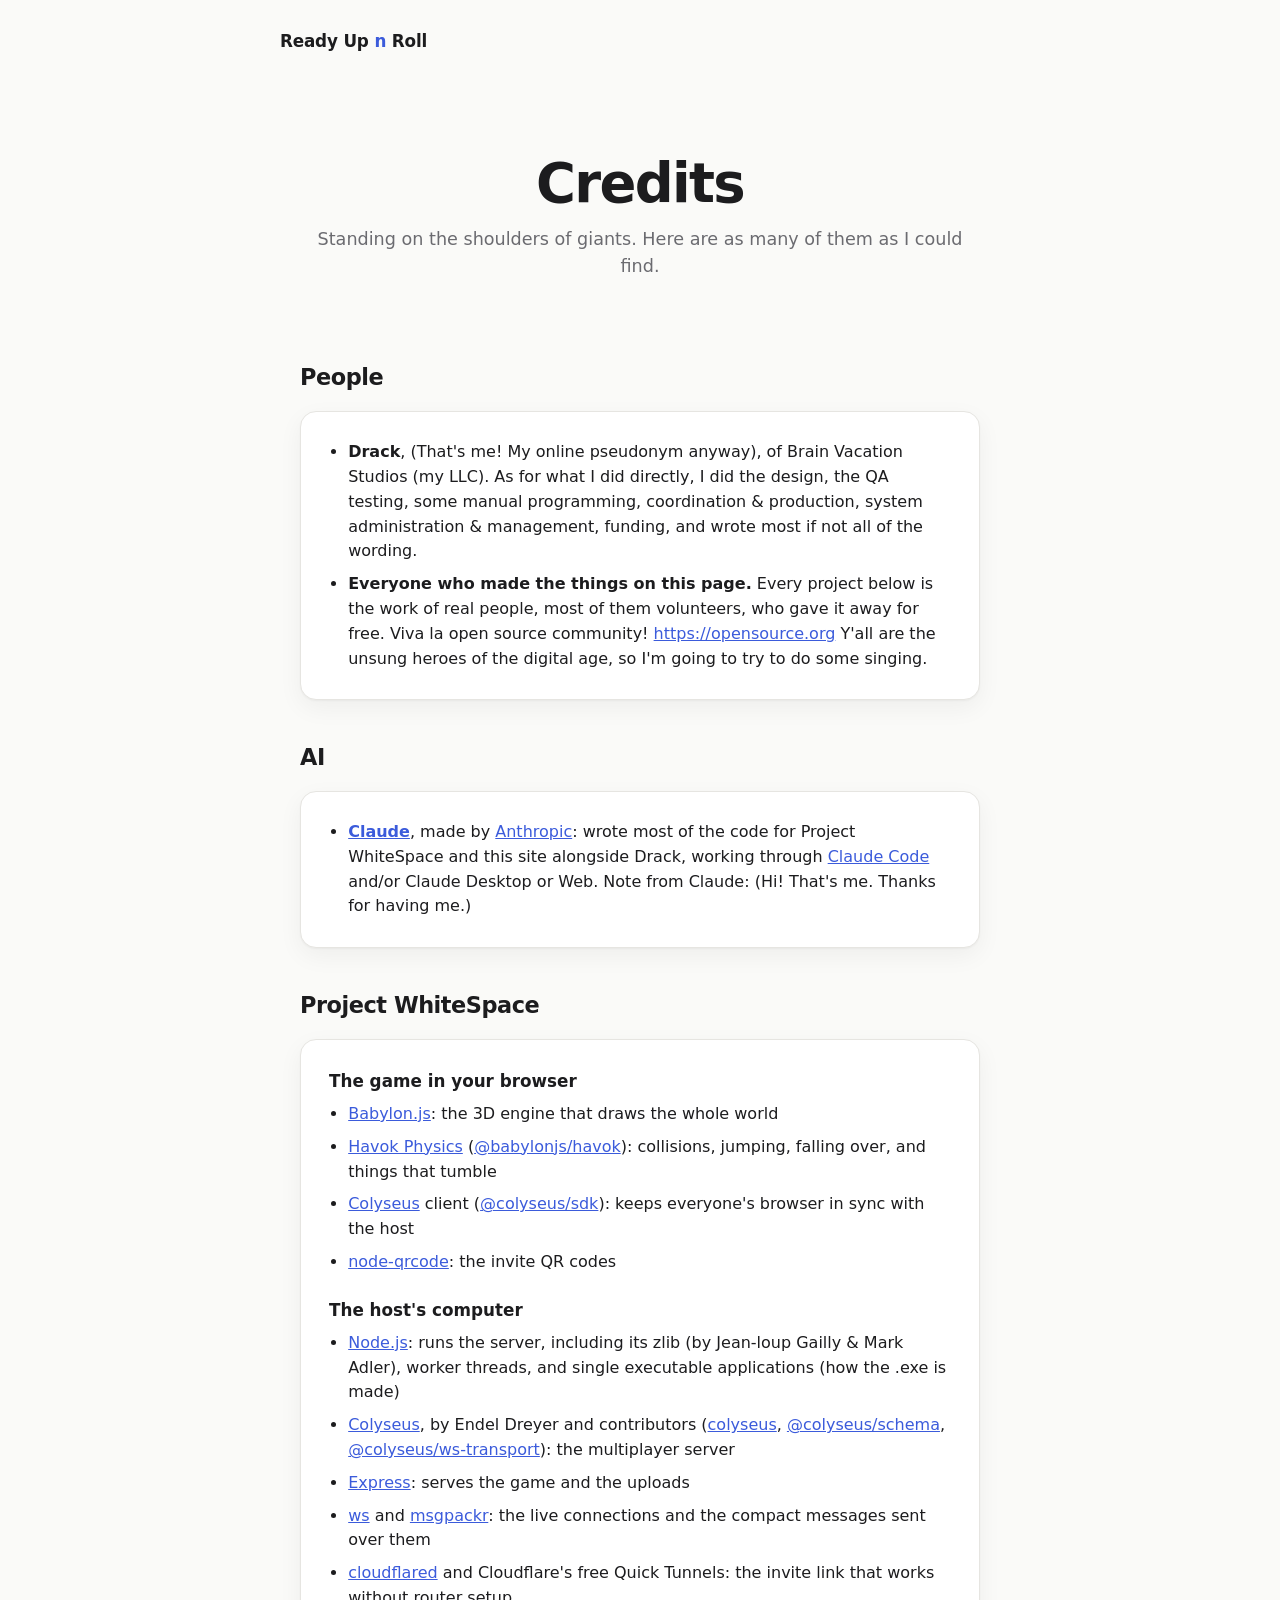
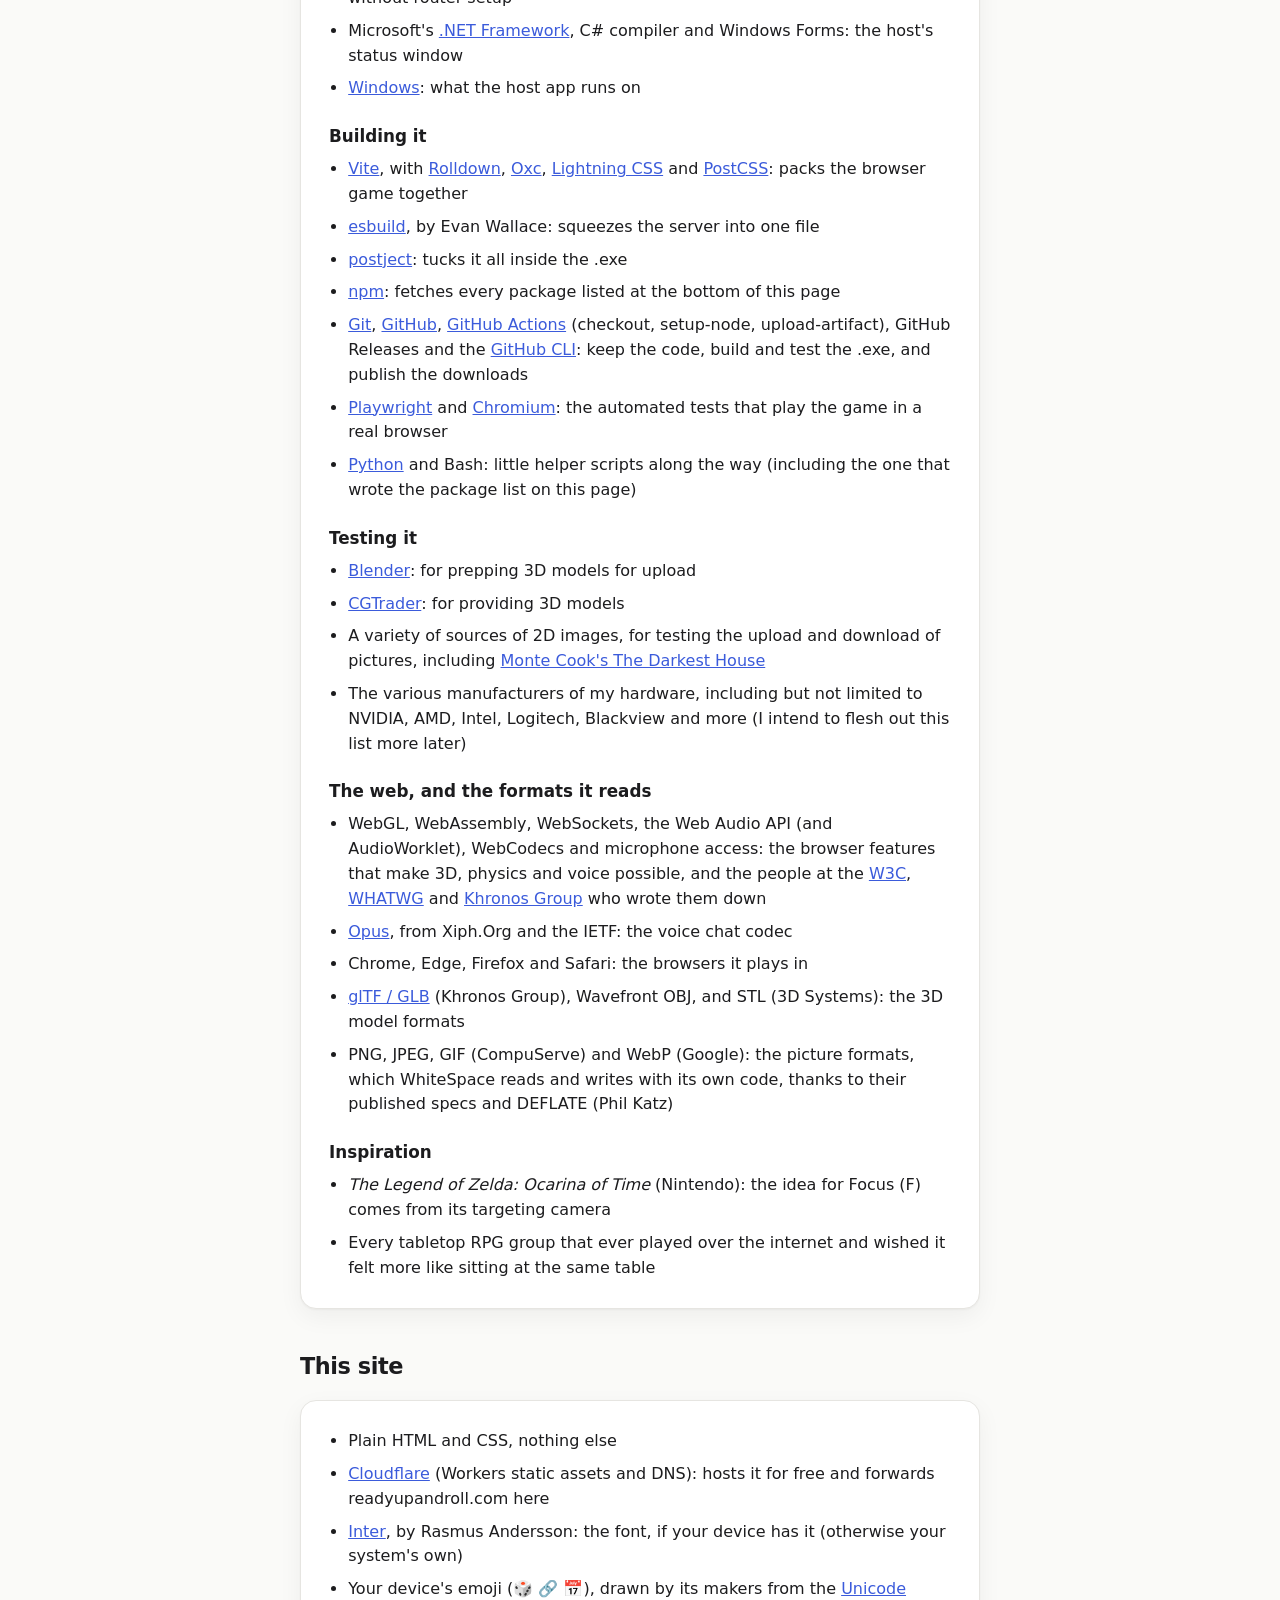
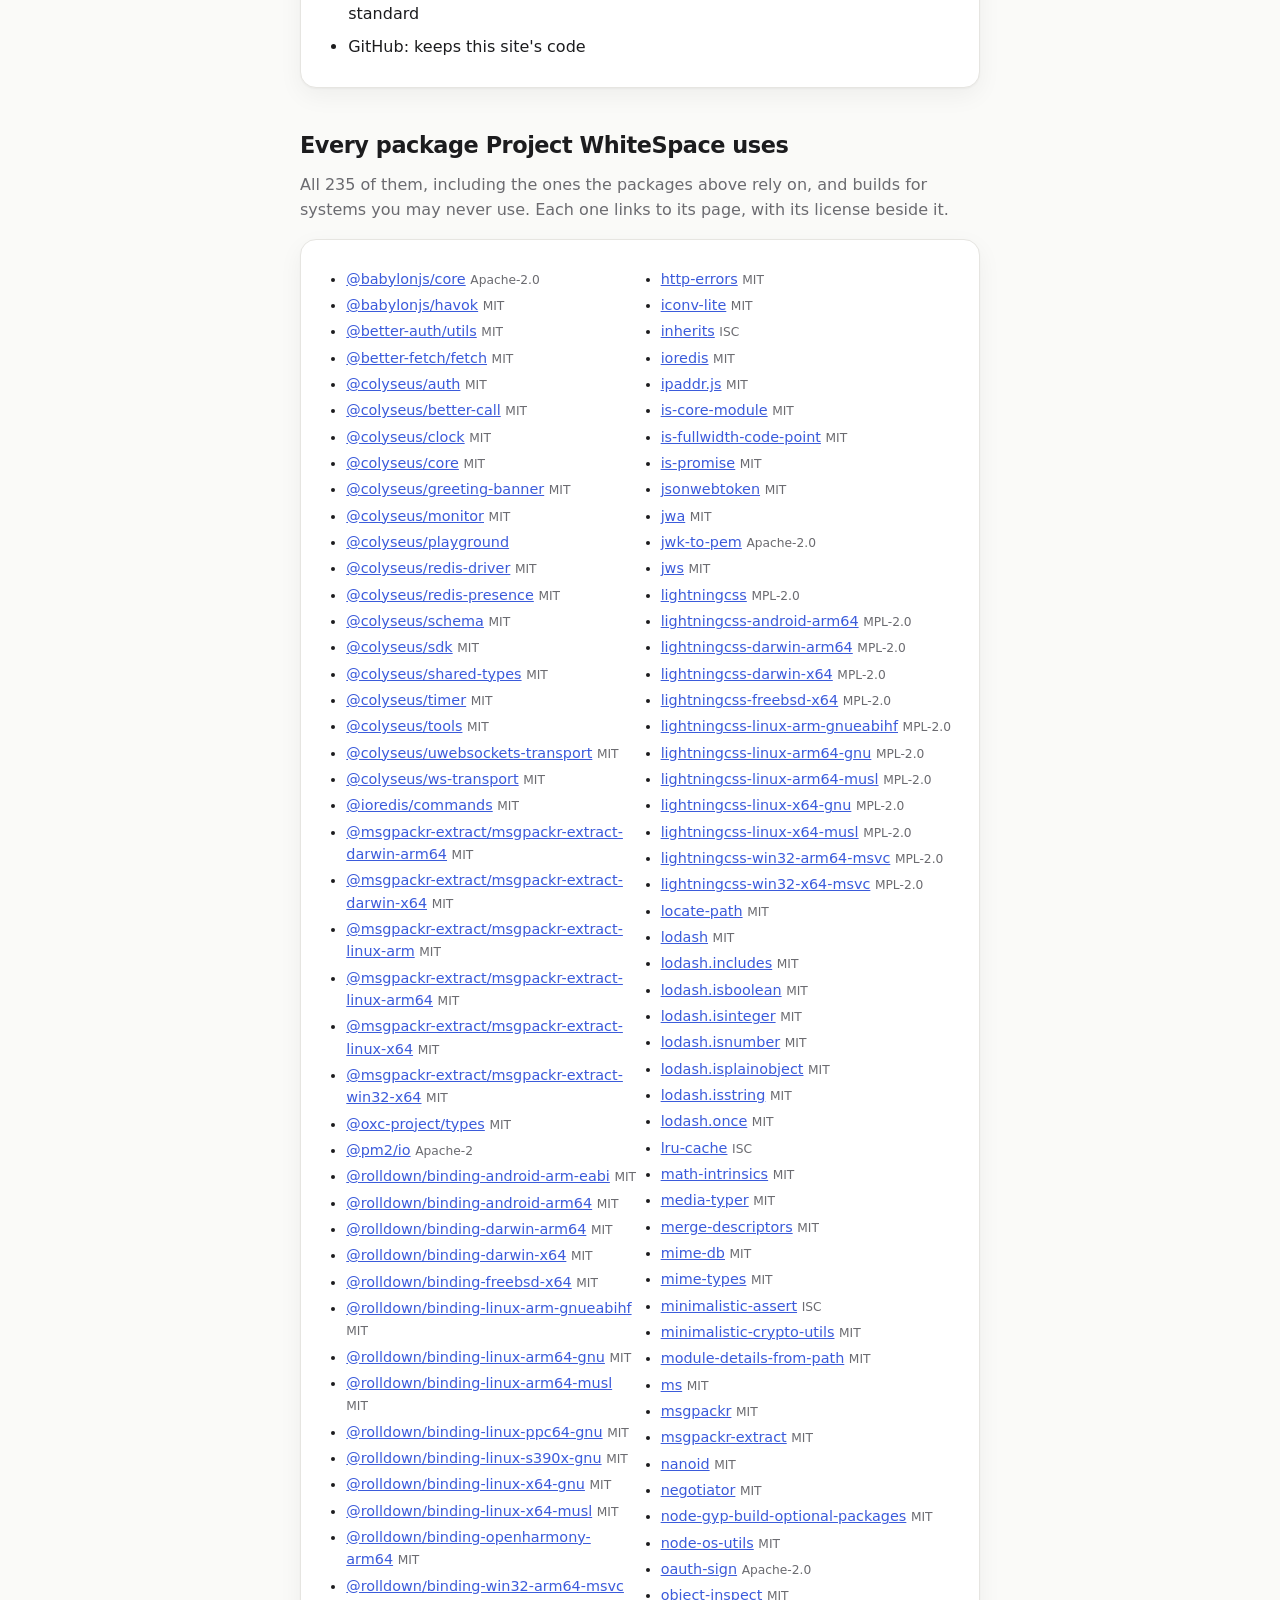
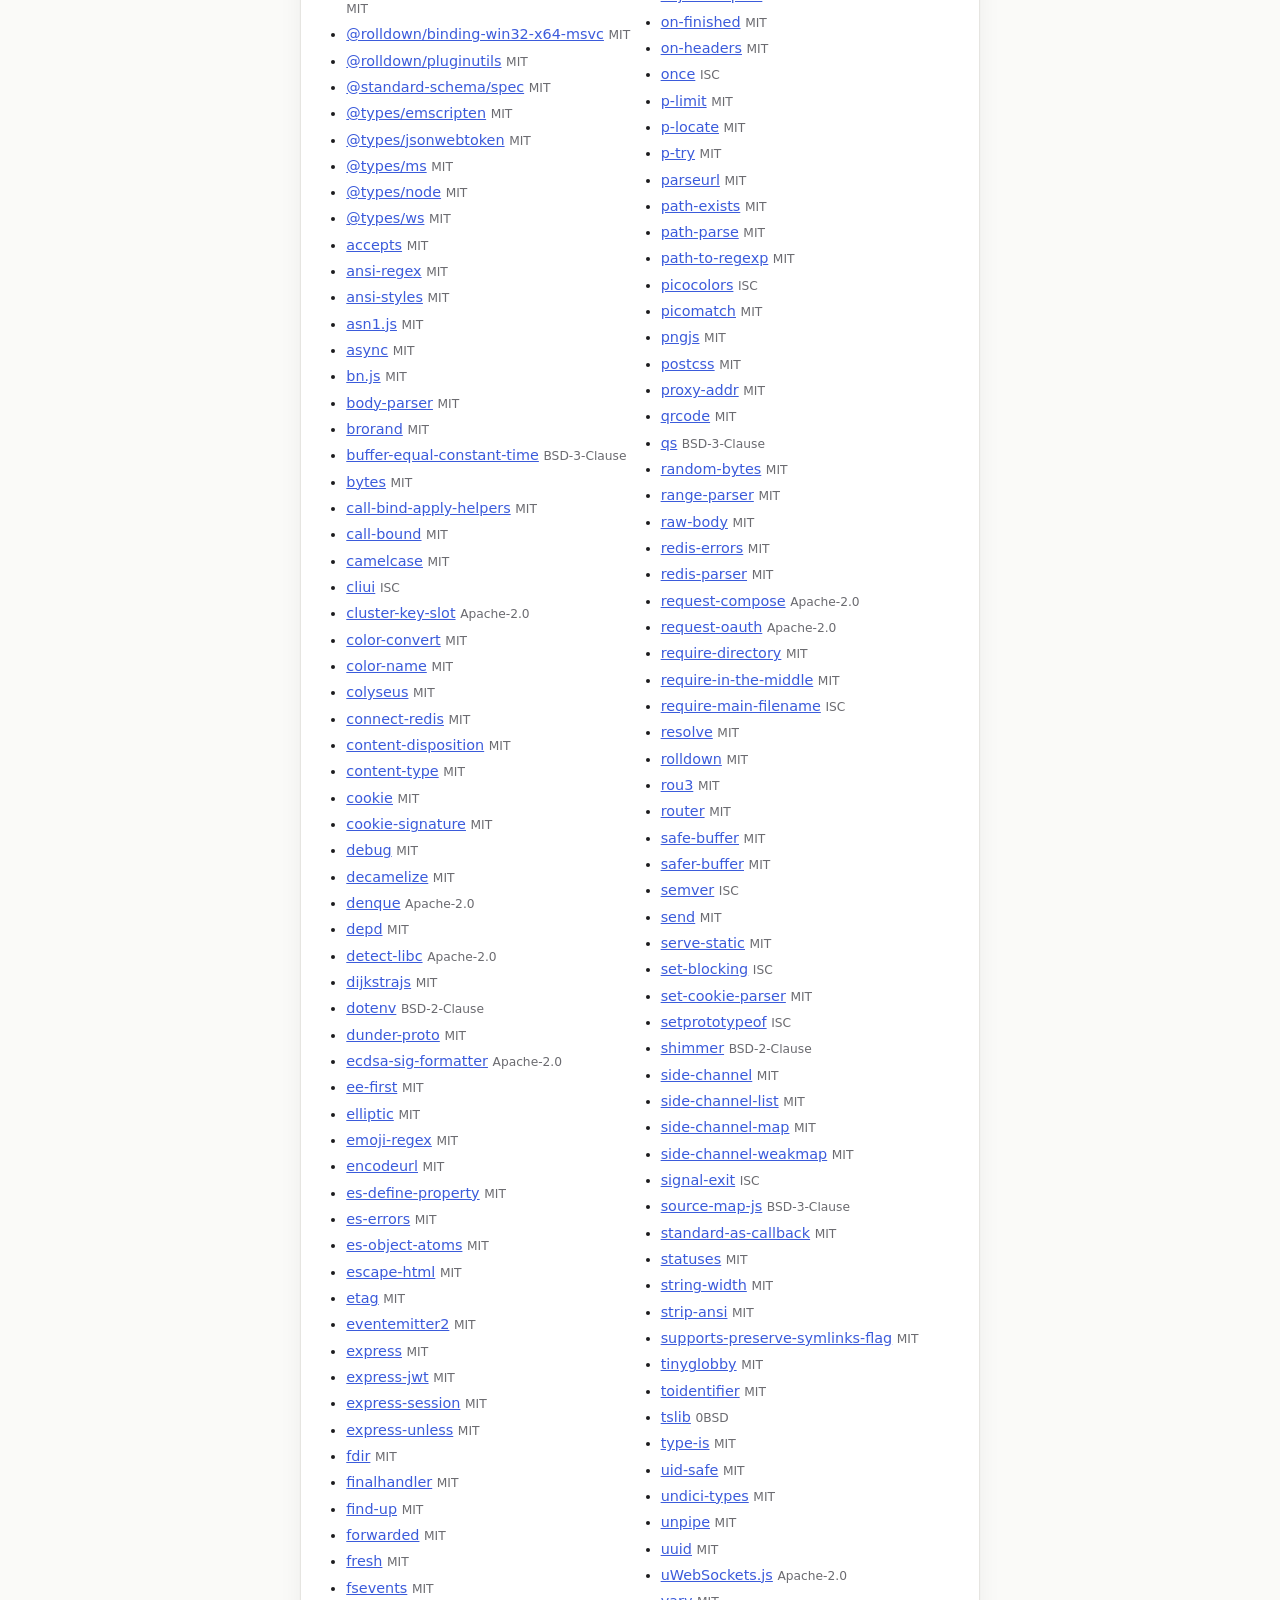
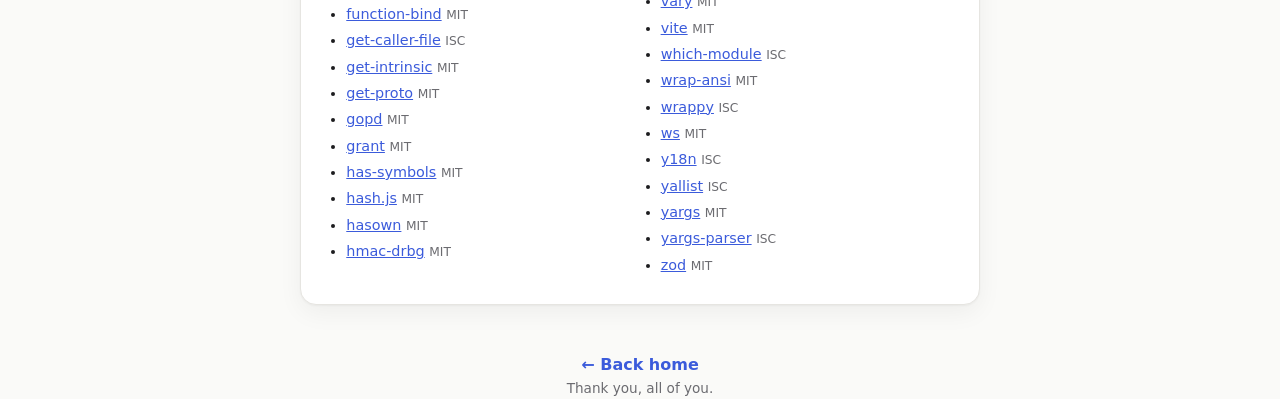
==== commit 12347ce8: "Credits manual refinement draft 1" ====
--- a/credits.html
+++ b/credits.html
@@ -23,8 +23,8 @@
       <h2>People</h2>
       <div class="card">
         <ul class="credits">
-          <li><strong>Drack</strong>, Brain Vacation Studios: the ideas, the design, the testing, the "no, not like that", and this site.</li>
-          <li><strong>Everyone who made the things on this page.</strong> Every project below is the work of real people, most of them volunteers, who gave it away for free.</li>
+          <li><strong>Drack</strong>, (That's me! My online pseudonym anyway), of Brain Vacation Studios (my LLC). As for what I did directly, I did the design, the QA testing, some manual programming, coordination & production, system administration & management, funding, and wrote most if not all of the wording.</li>
+          <li><strong>Everyone who made the things on this page.</strong> Every project below is the work of real people, most of them volunteers, who gave it away for free. Viva la open source community! <a href="https://opensource.org">https://opensource.org</a> Y'all are the unsung heroes of the digital age, so I'm going to try to do some singing.</li>
         </ul>
       </div>
     </section>
@@ -33,7 +33,7 @@
       <h2>AI</h2>
       <div class="card">
         <ul class="credits">
-          <li><a href="https://www.anthropic.com/claude"><strong>Claude</strong></a>, made by <a href="https://www.anthropic.com">Anthropic</a>: wrote most of the code for Project WhiteSpace and this site alongside Drack, working through <a href="https://claude.com/claude-code">Claude Code</a>. (Hi! That's me. Thanks for having me.)</li>
+          <li><a href="https://www.anthropic.com/claude"><strong>Claude</strong></a>, made by <a href="https://www.anthropic.com">Anthropic</a>: wrote most of the code for Project WhiteSpace and this site alongside Drack, working through <a href="https://claude.com/claude-code">Claude Code</a> and/or Claude Desktop or Web. Note from Claude: (Hi! That's me. Thanks for having me.)</li>
         </ul>
       </div>
     </section>
@@ -69,6 +69,14 @@
           <li><a href="https://git-scm.com">Git</a>, <a href="https://github.com">GitHub</a>, <a href="https://github.com/features/actions">GitHub Actions</a> (checkout, setup-node, upload-artifact), GitHub Releases and the <a href="https://cli.github.com">GitHub CLI</a>: keep the code, build and test the .exe, and publish the downloads</li>
           <li><a href="https://playwright.dev">Playwright</a> and <a href="https://www.chromium.org">Chromium</a>: the automated tests that play the game in a real browser</li>
           <li><a href="https://www.python.org">Python</a> and Bash: little helper scripts along the way (including the one that wrote the package list on this page)</li>
+        </ul>
+
+        <h3 class="credits-h">Testing it</h3>
+        <ul class="credits">
+          <li><a href="https://blender.org">Blender</a>: for prepping 3D models for upload</li>
+          <li><a href="https://cgtrader.com">CGTrader</a>: for providing 3D models</li>
+          <li> A variety of sources of 2D images, for testing the upload and download of pictures, including <a href="https://www.montecook.com/products/the-darkest-house">Monte Cook's The Darkest House</a></li>
+          <li> The various manufacturers of my hardware, including but not limited to NVIDIA, AMD, Intel, Logitech, Blackview and more (I intend to flesh out this list more later)</li>
         </ul>
 
         <h3 class="credits-h">The web, and the formats it reads</h3>
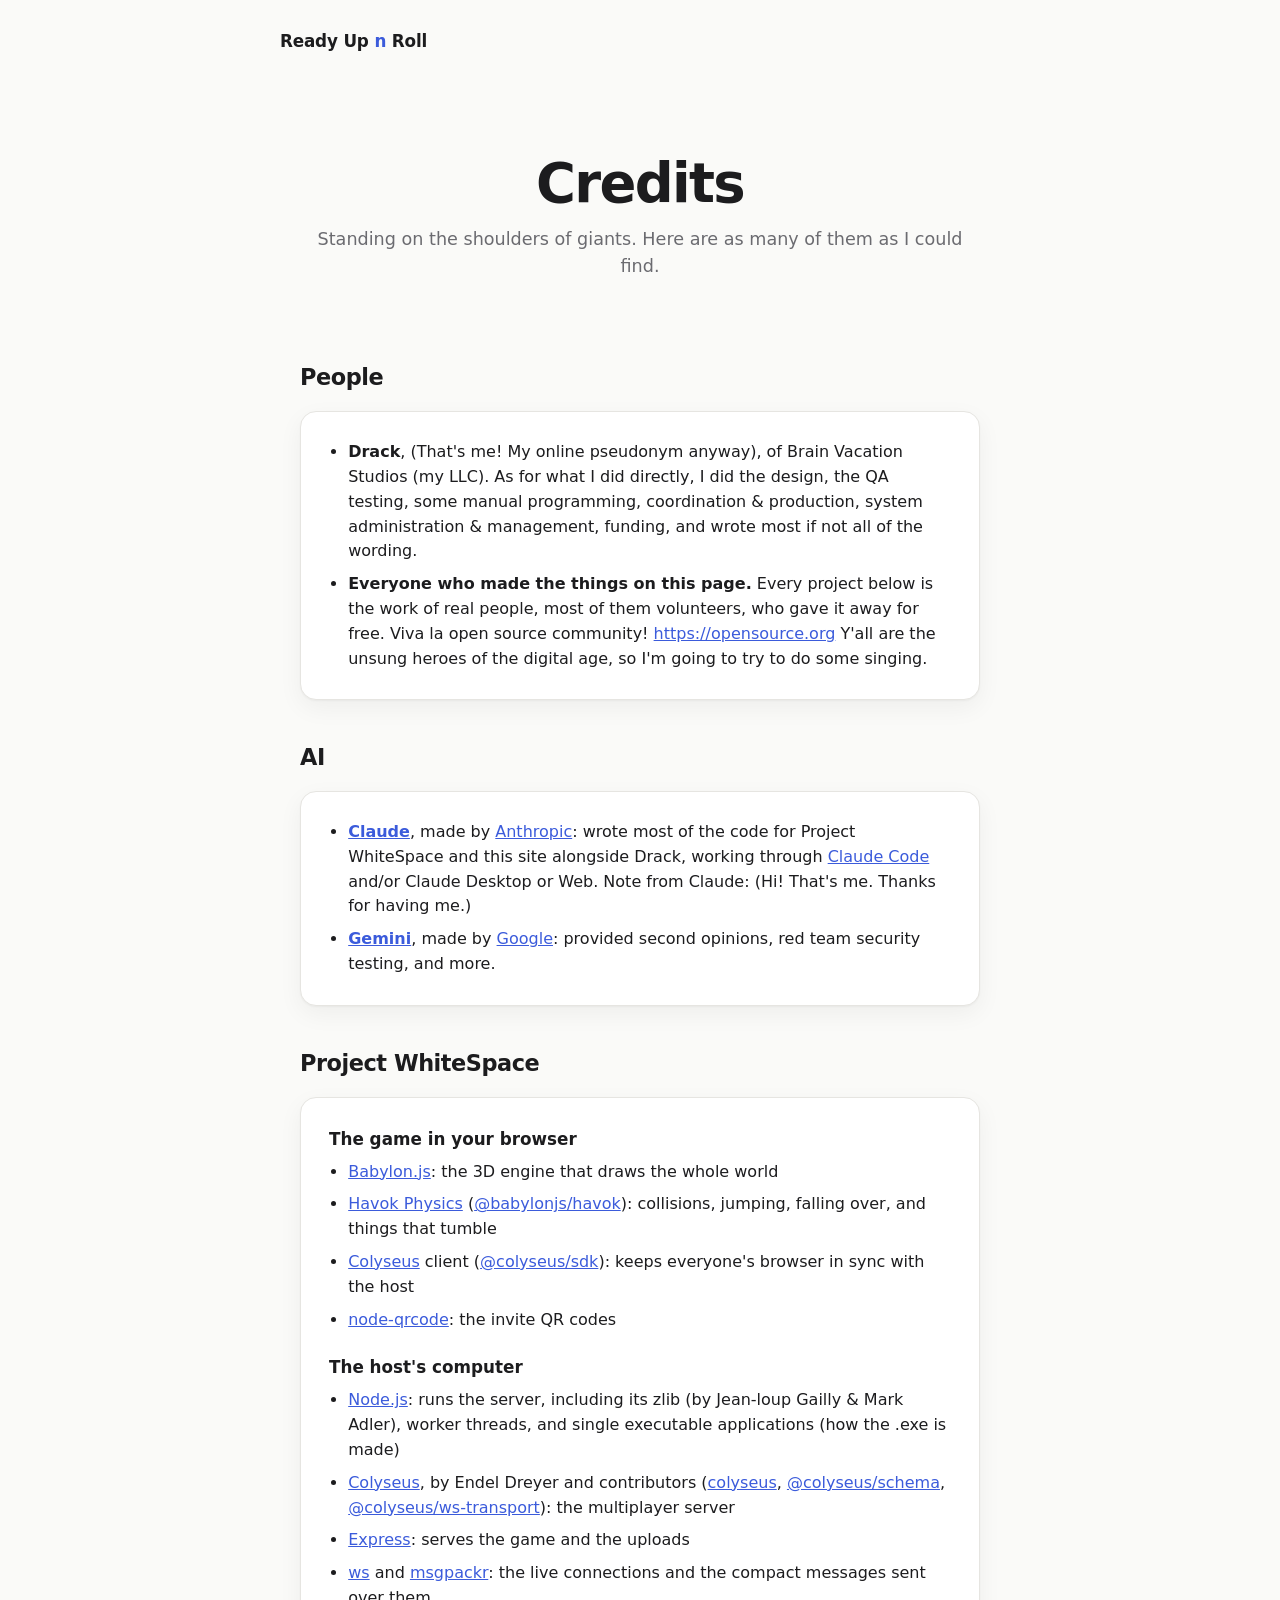
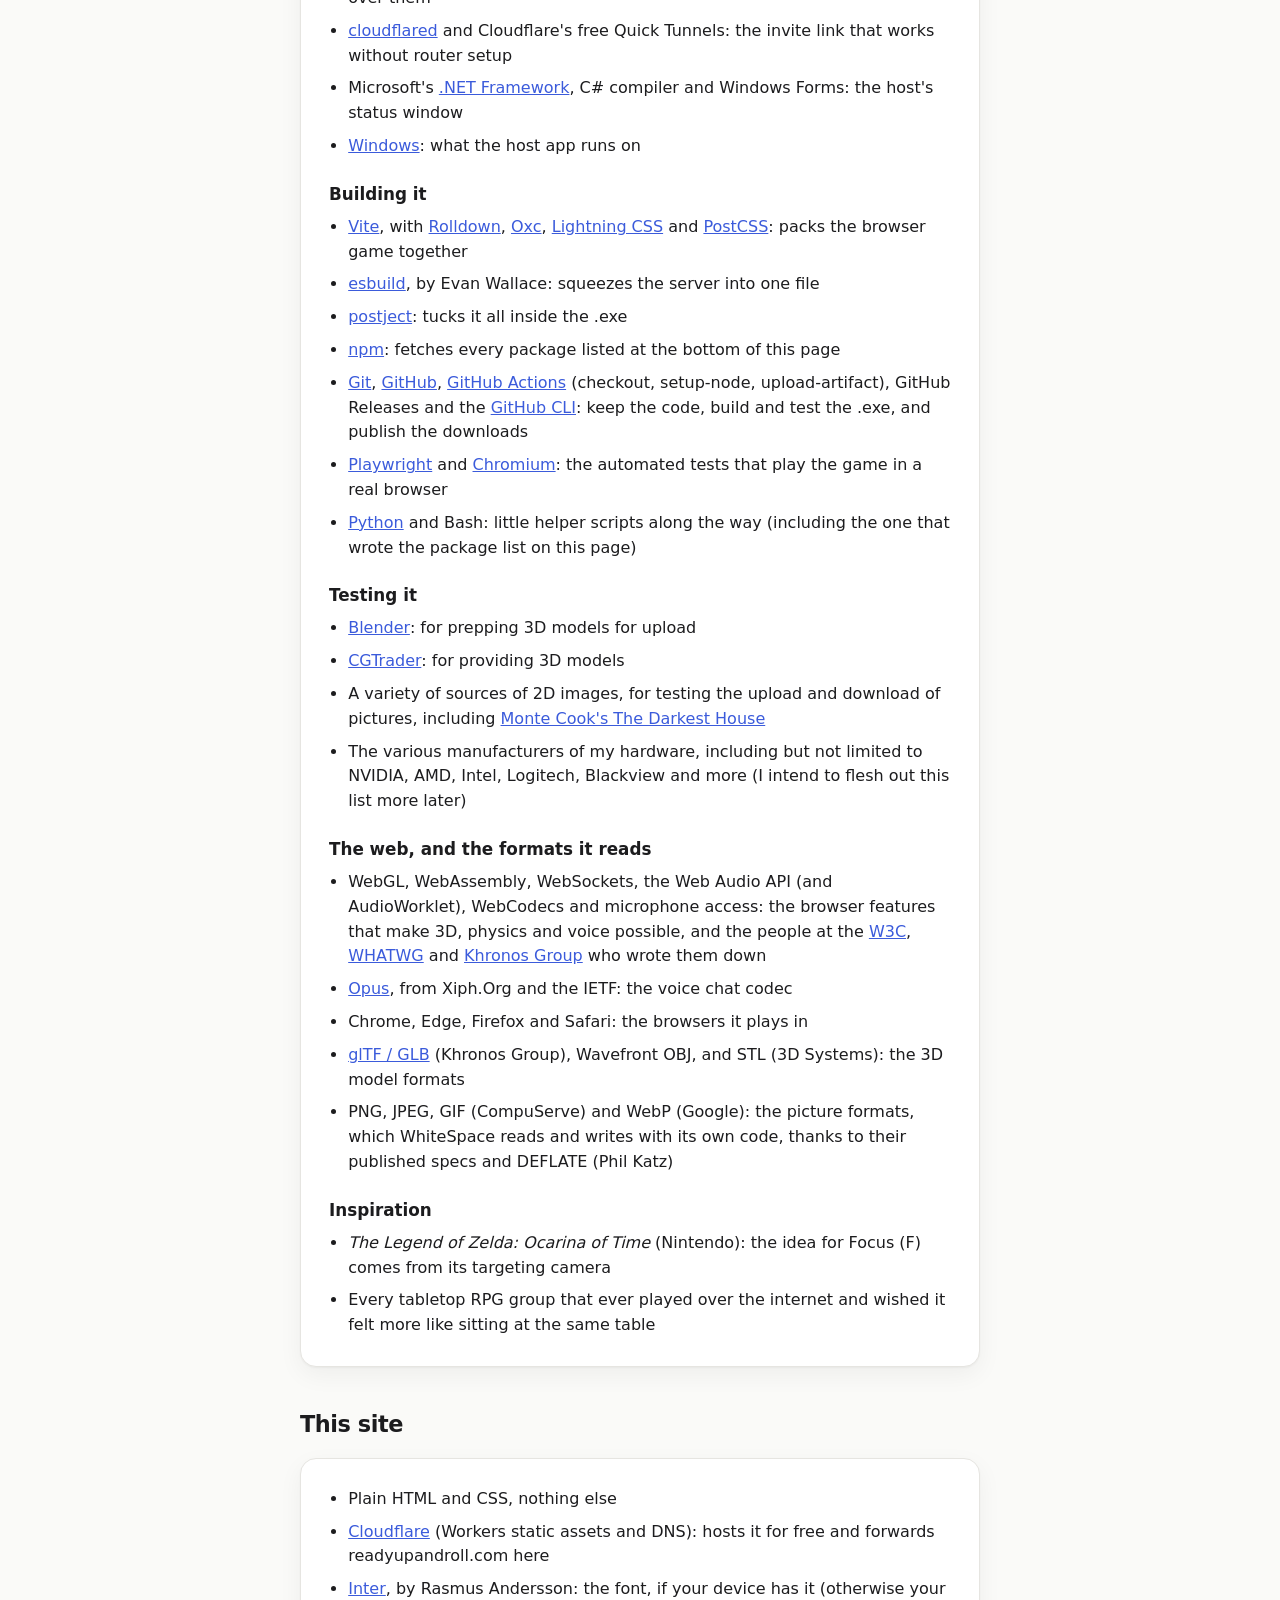
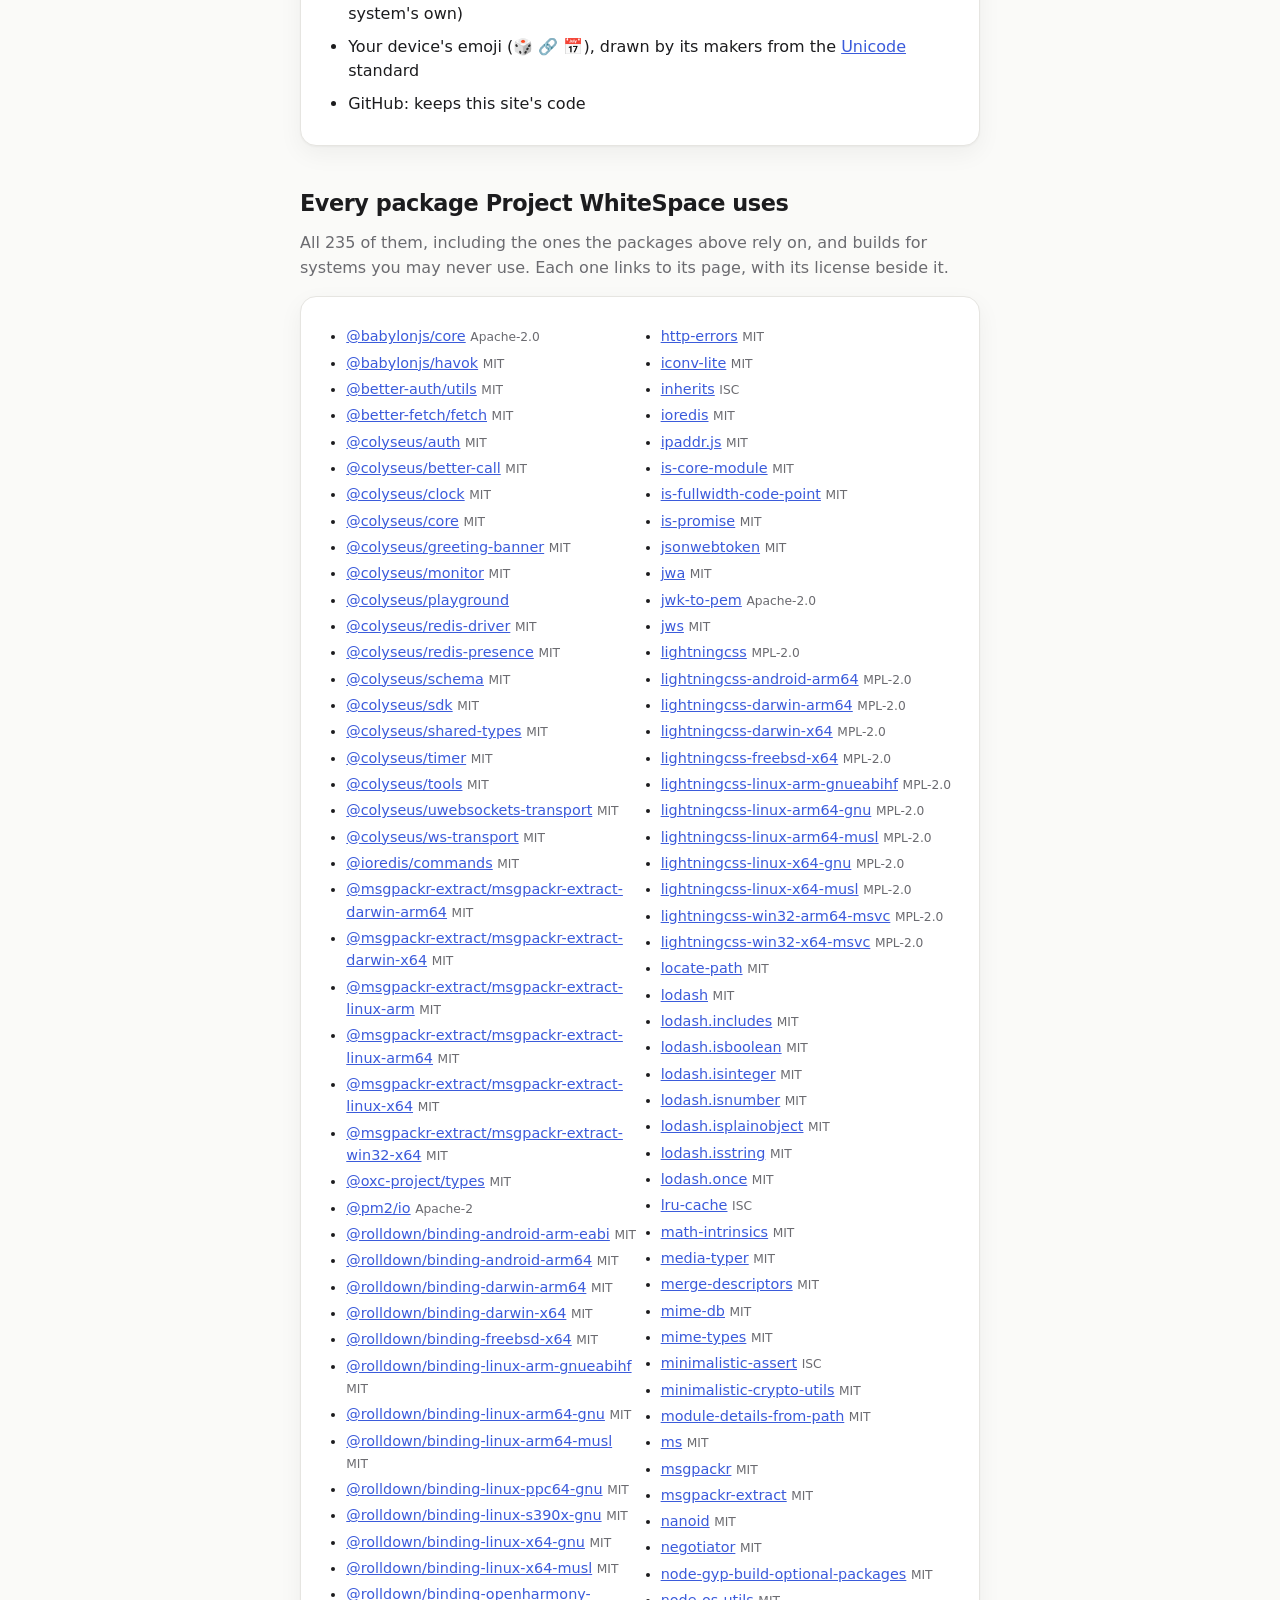
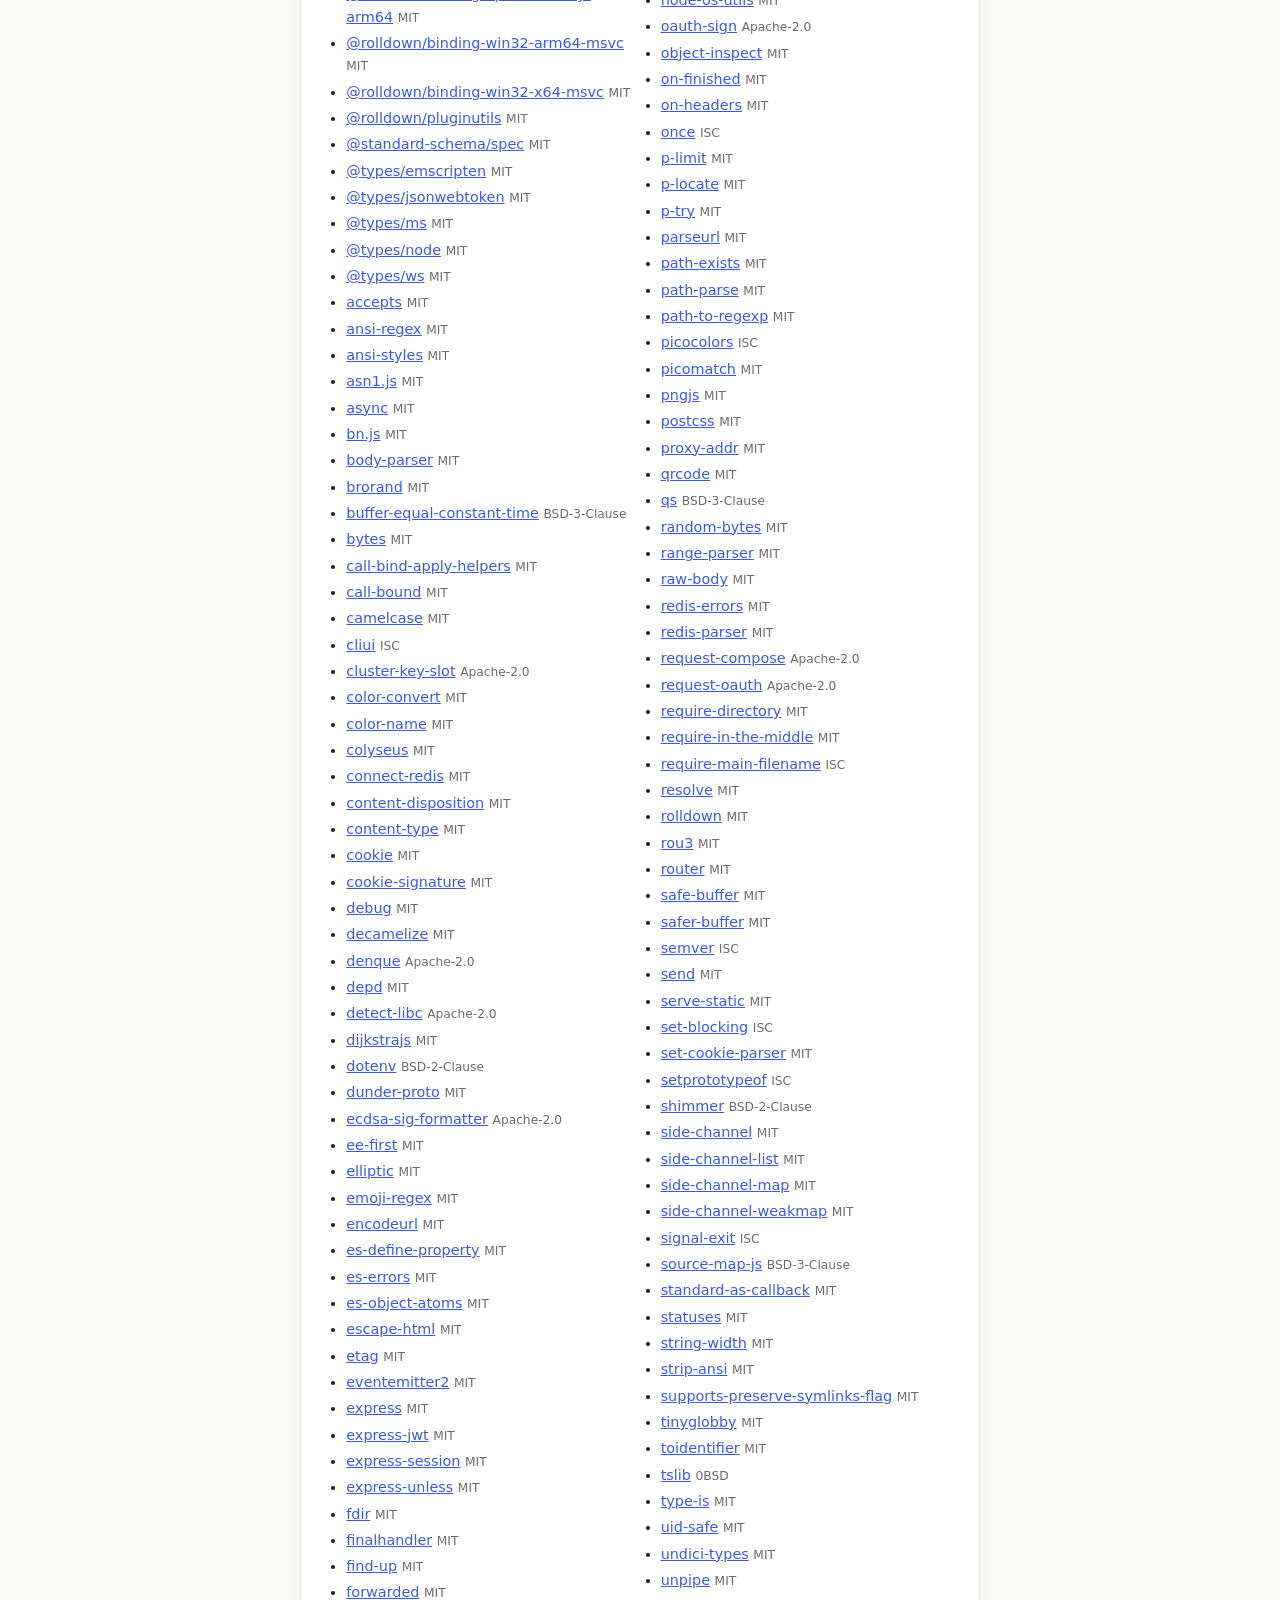
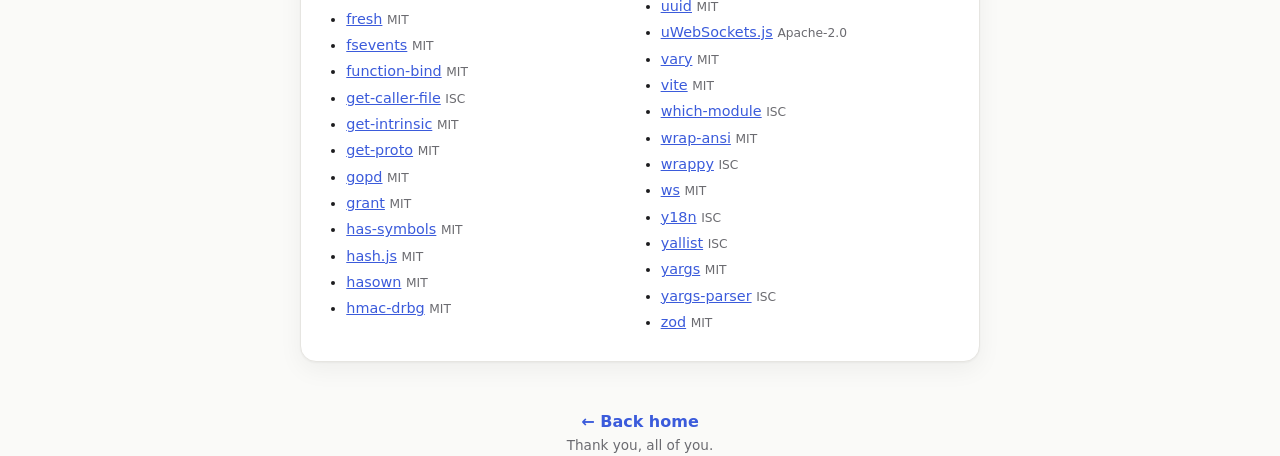
==== commit f2856d07: "Gemini credits micro draft" ====
--- a/credits.html
+++ b/credits.html
@@ -34,6 +34,7 @@
       <div class="card">
         <ul class="credits">
           <li><a href="https://www.anthropic.com/claude"><strong>Claude</strong></a>, made by <a href="https://www.anthropic.com">Anthropic</a>: wrote most of the code for Project WhiteSpace and this site alongside Drack, working through <a href="https://claude.com/claude-code">Claude Code</a> and/or Claude Desktop or Web. Note from Claude: (Hi! That's me. Thanks for having me.)</li>
+          <li><a href="https://gemini.google.com/app"><strong>Gemini</strong></a>, made by <a href="https://www.google.com">Google</a>: provided second opinions, red team security testing, and more.</li>
         </ul>
       </div>
     </section>
